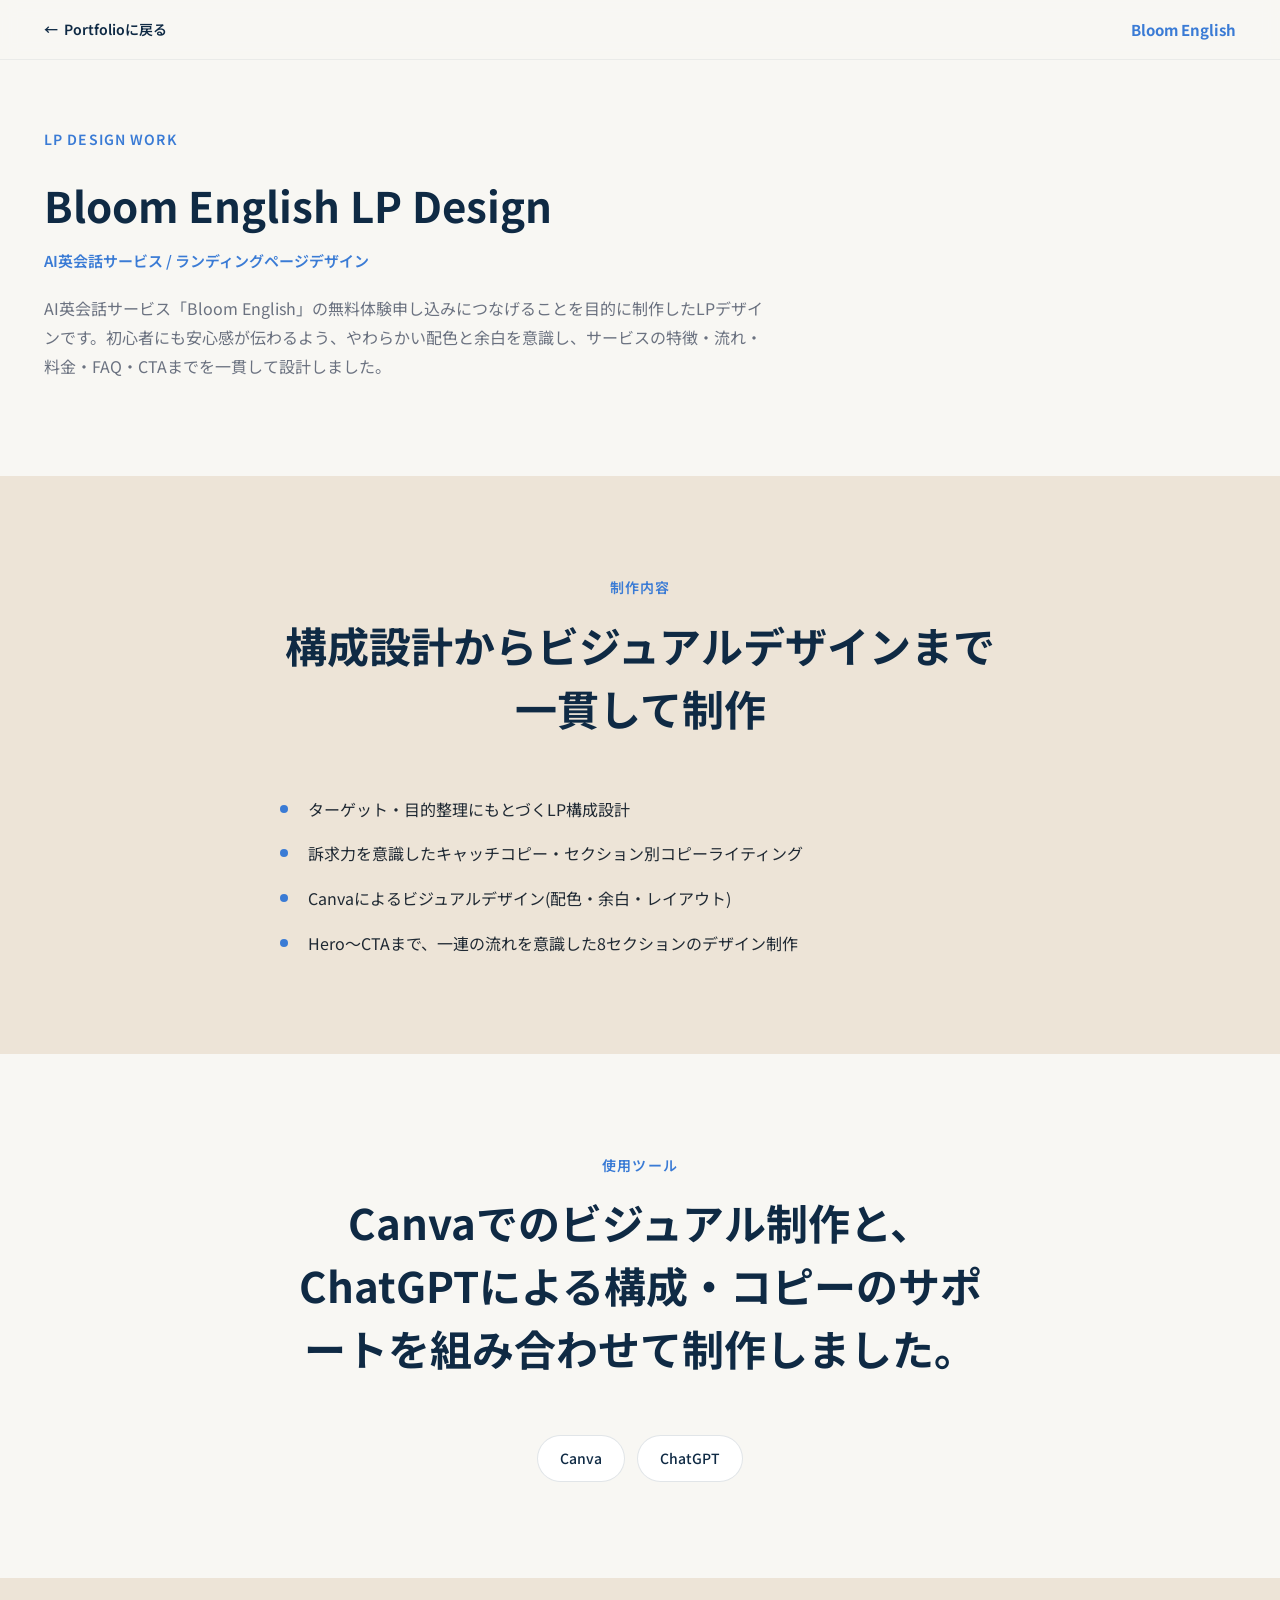
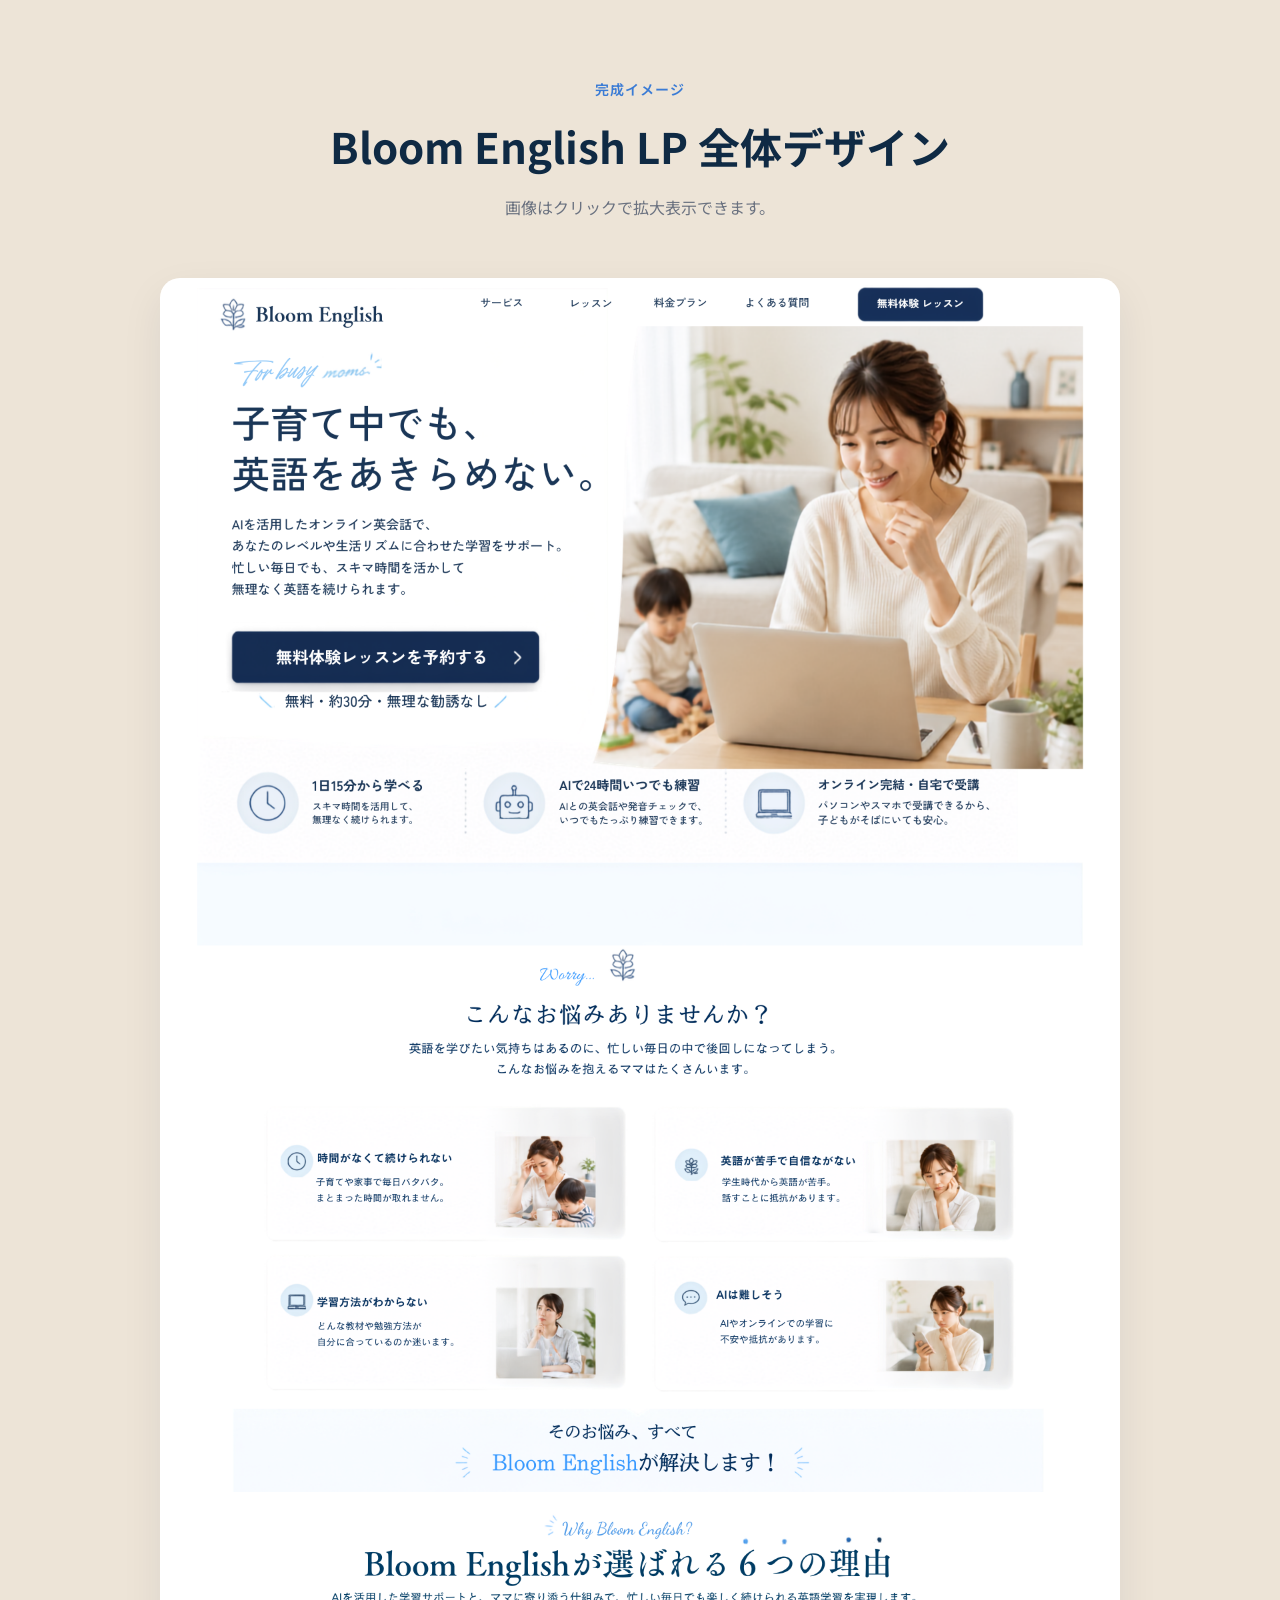
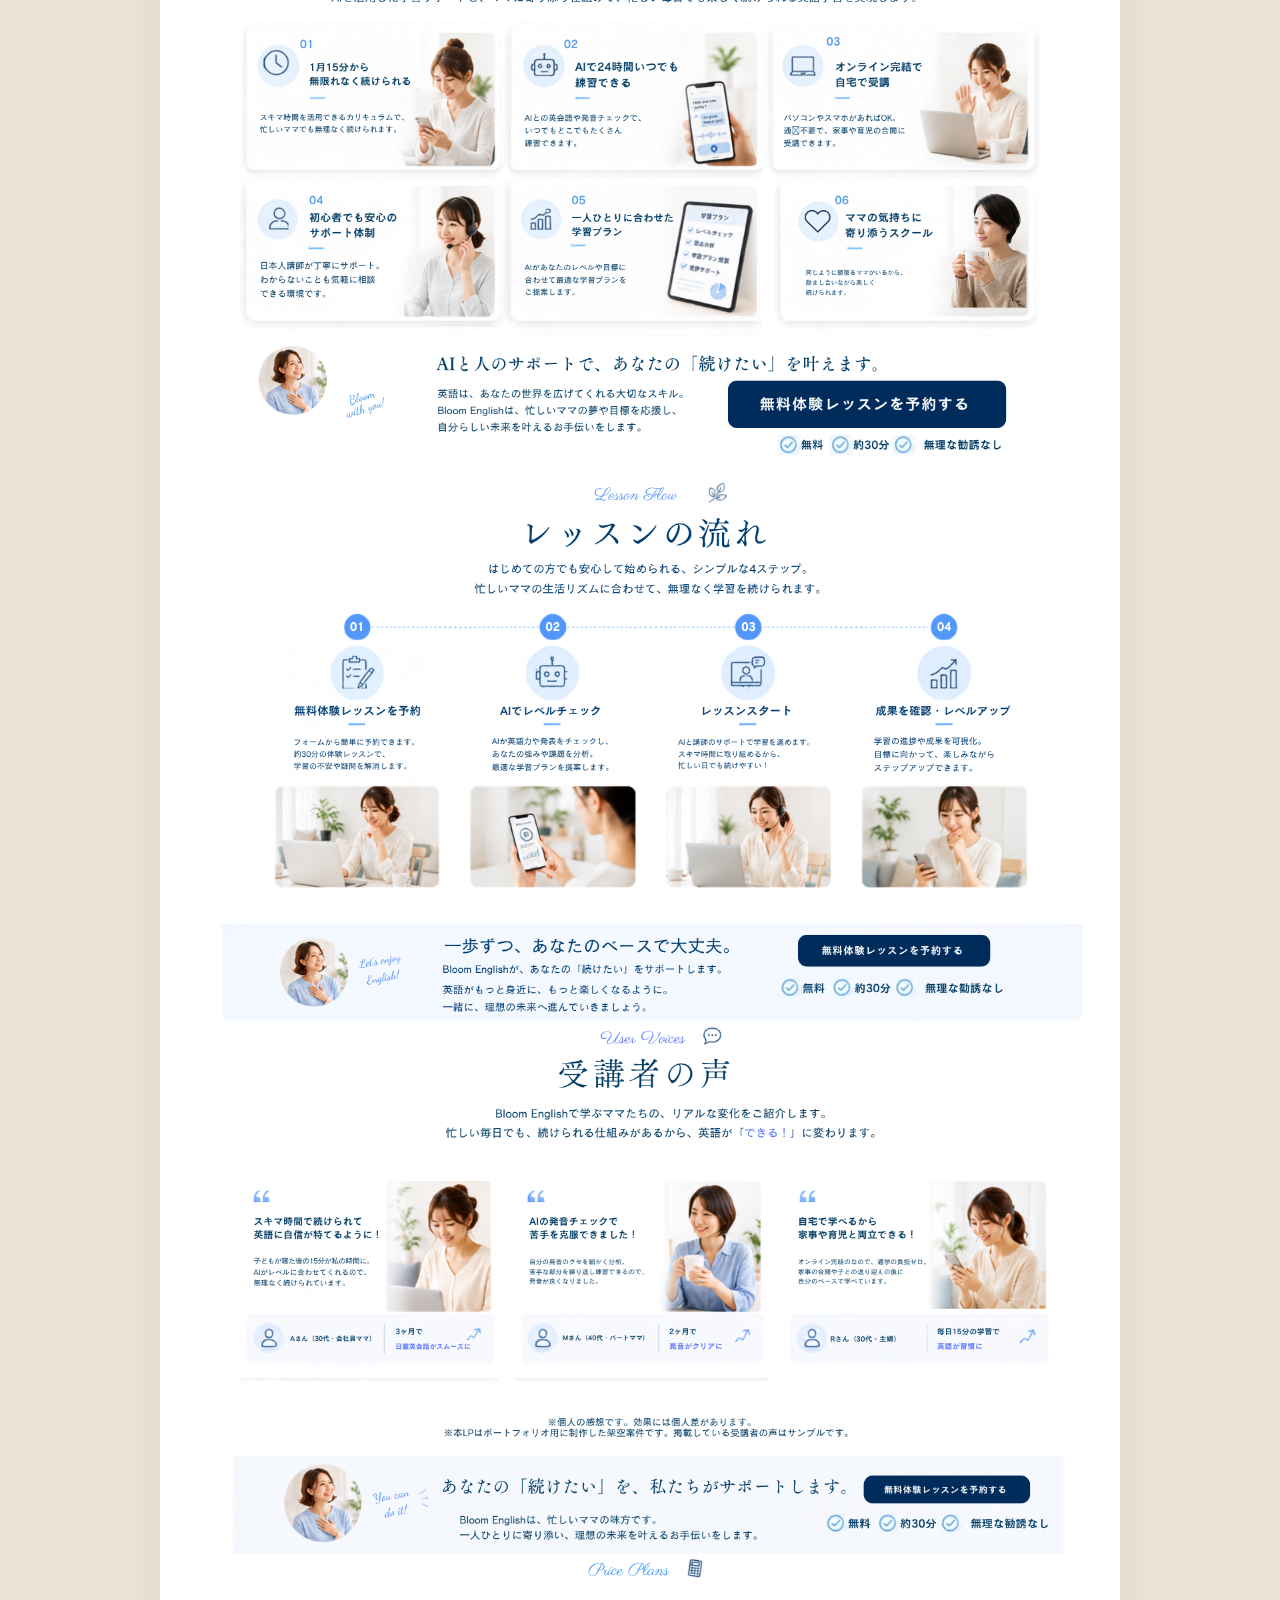
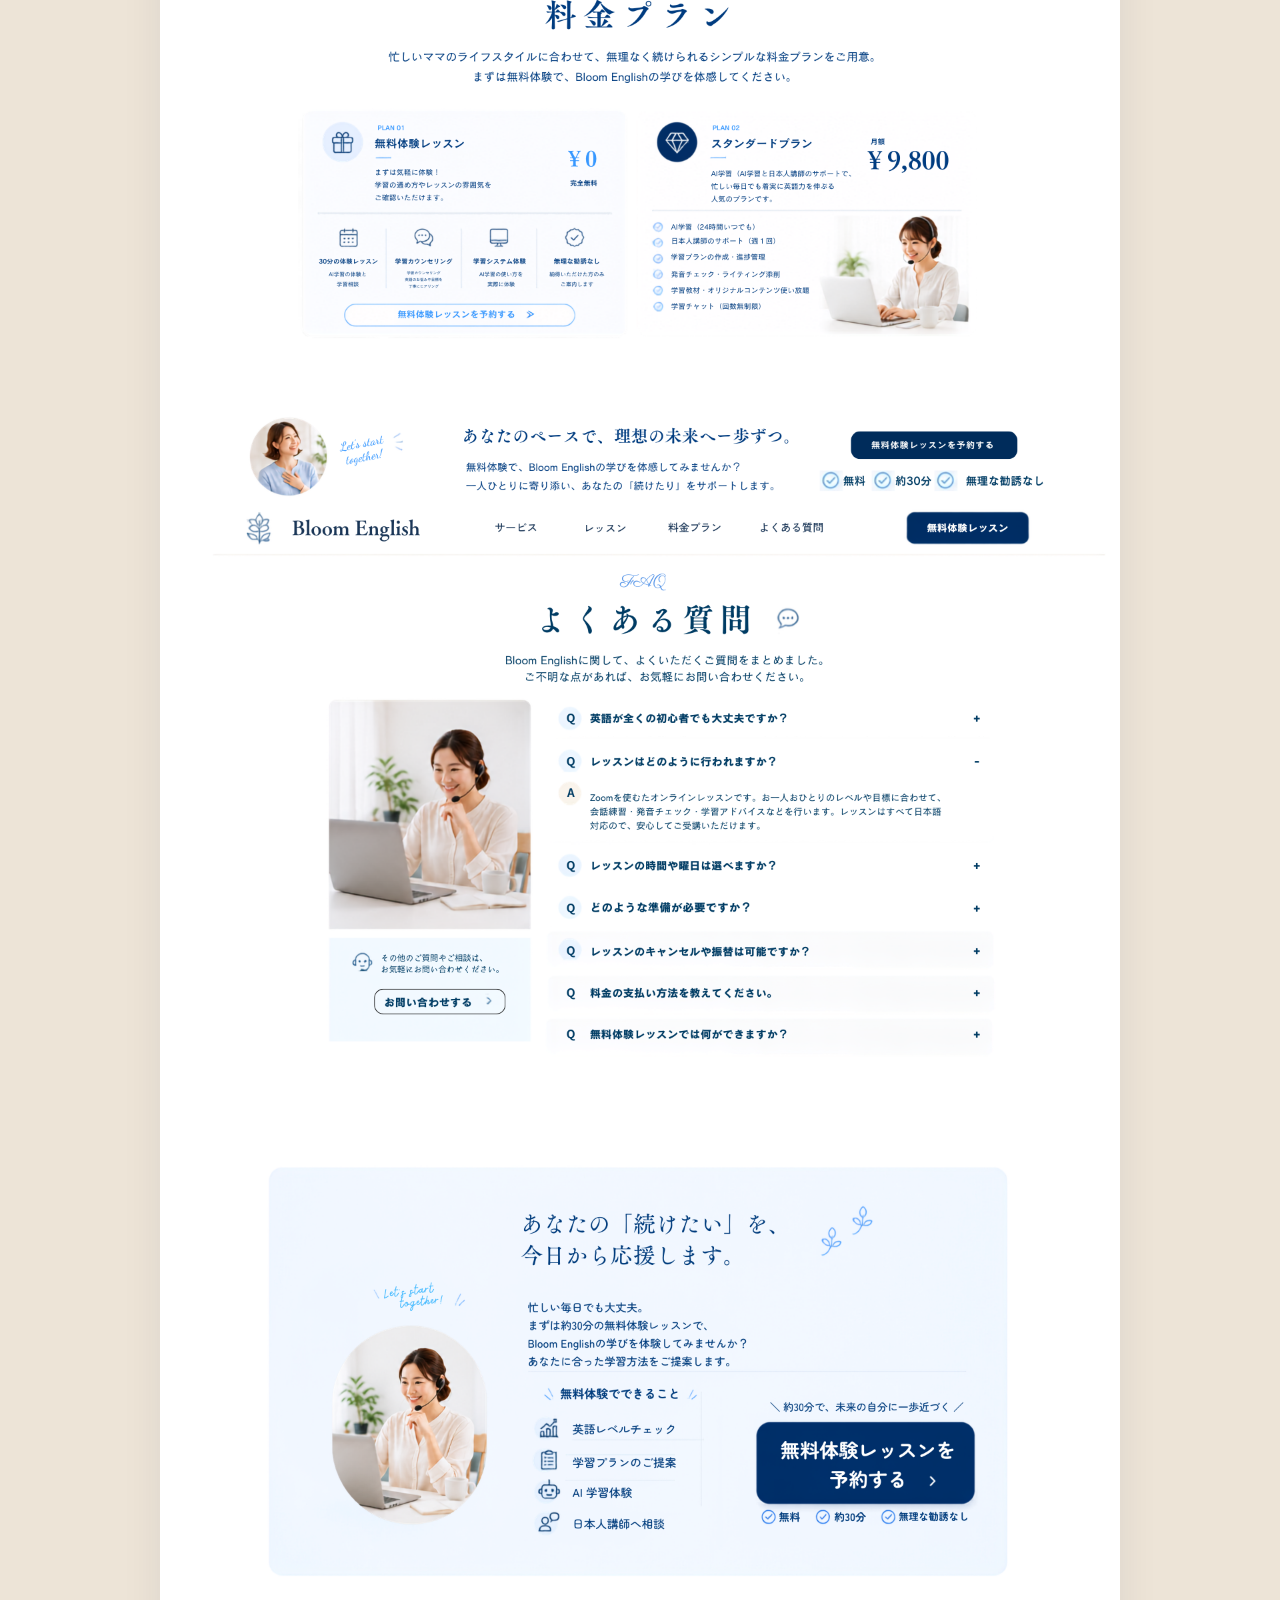
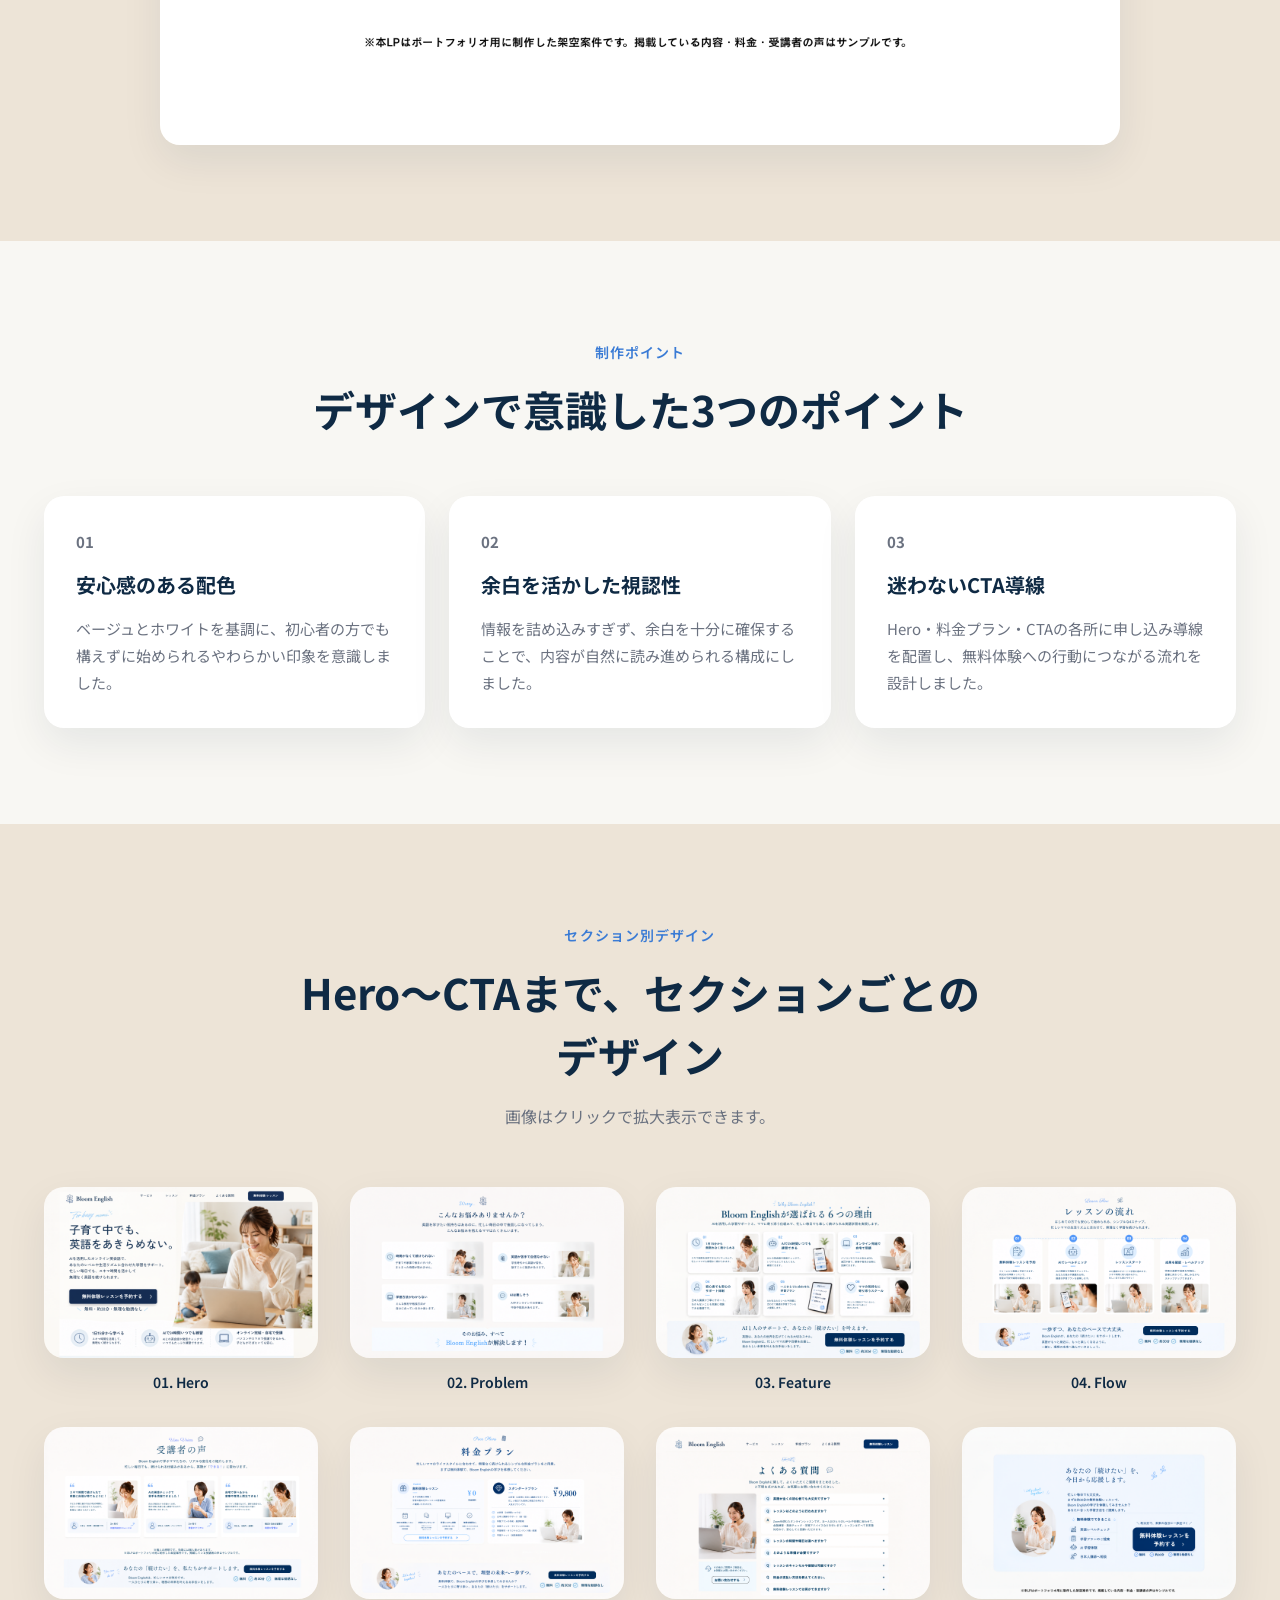
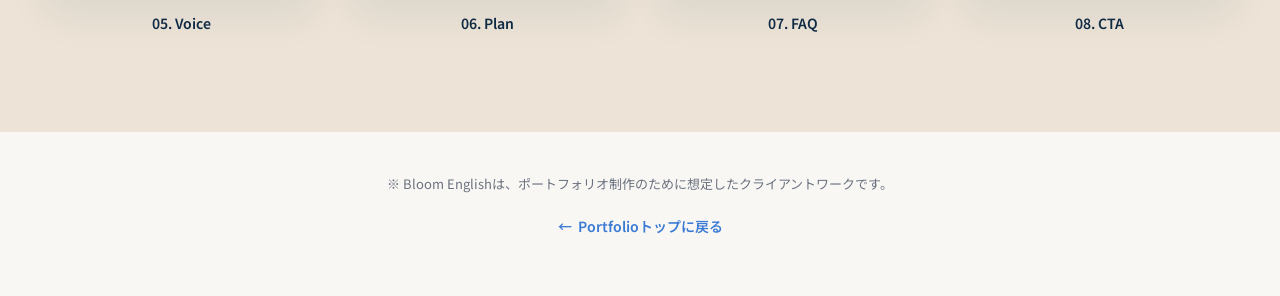
==== bloom-english.html @ 995f2ded "Restore portfolio files" ====
<!DOCTYPE html>
<html lang="ja">
<head>
  <meta charset="UTF-8">
  <meta name="viewport" content="width=device-width, initial-scale=1.0">
  <title>Bloom English LP Design | Megumi Karaki AI Portfolio</title>
  <meta name="description" content="AI英会話サービス「Bloom English」を想定して制作したLPデザイン作品。Canvaによる構成設計・コピーライティング・ビジュアルデザインの制作事例を紹介しています。">

  <!-- Google Fonts: Noto Sans JP -->
  <link rel="preconnect" href="https://fonts.googleapis.com">
  <link rel="preconnect" href="https://fonts.gstatic.com" crossorigin>
  <link href="https://fonts.googleapis.com/css2?family=Noto+Sans+JP:wght@400;500;600;700&display=swap" rel="stylesheet">

  <!-- style.css: shared variables / reset / buttons / section header / cards -->
  <link rel="stylesheet" href="css/style.css">
  <!-- bloom-english.css: this work-detail page's own layout -->
  <link rel="stylesheet" href="css/bloom-english.css">
</head>
<body>

  <!-- ==========================================================
       Header: back to portfolio top
       ========================================================== -->
  <header class="lp-header">
    <div class="container lp-header-inner">
      <a href="index.html" class="lp-back-link">Portfolioに戻る</a>
      <span class="lp-header-logo">Bloom English</span>
    </div>
  </header>

  <main>

    <!-- ==========================================================
         1. 作品概要
         ========================================================== -->
    <section id="overview" class="section work-detail-hero">
      <div class="container fade-in">
        <p class="section-kicker">LP Design Work</p>
        <h1 class="work-detail-title">Bloom English LP Design</h1>
        <p class="work-detail-category">AI英会話サービス / ランディングページデザイン</p>
        <p class="work-detail-summary">AI英会話サービス「Bloom English」の無料体験申し込みにつなげることを目的に制作したLPデザインです。初心者にも安心感が伝わるよう、やわらかい配色と余白を意識し、サービスの特徴・流れ・料金・FAQ・CTAまでを一貫して設計しました。</p>
      </div>
    </section>

    <!-- ==========================================================
         2. 制作内容
         ========================================================== -->
    <section id="work-content" class="section bg-sub">
      <div class="container">
        <div class="section-header fade-in">
          <p class="section-kicker">制作内容</p>
          <h2 class="section-title">構成設計からビジュアルデザインまで一貫して制作</h2>
        </div>
        <ul class="work-detail-list fade-in">
          <li>ターゲット・目的整理にもとづくLP構成設計</li>
          <li>訴求力を意識したキャッチコピー・セクション別コピーライティング</li>
          <li>Canvaによるビジュアルデザイン(配色・余白・レイアウト)</li>
          <li>Hero〜CTAまで、一連の流れを意識した8セクションのデザイン制作</li>
        </ul>
      </div>
    </section>

    <!-- ==========================================================
         3. 使用ツール
         ========================================================== -->
    <section id="work-tools" class="section">
      <div class="container">
        <div class="section-header fade-in">
          <p class="section-kicker">使用ツール</p>
          <h2 class="section-title">Canvaでのビジュアル制作と、ChatGPTによる構成・コピーのサポートを組み合わせて制作しました。</h2>
        </div>
        <ul class="tools-list fade-in">
          <li class="tool-tag">Canva</li>
          <li class="tool-tag">ChatGPT</li>
        </ul>
      </div>
    </section>

    <!-- ==========================================================
         4. 完成イメージ
         ========================================================== -->
    <section id="work-final" class="section bg-sub">
      <div class="container">
        <div class="section-header fade-in">
          <p class="section-kicker">完成イメージ</p>
          <h2 class="section-title">Bloom English LP 全体デザイン</h2>
          <p class="section-lead">画像はクリックで拡大表示できます。</p>
        </div>
        <button type="button" class="lp-gallery-item work-image-frame fade-in" data-full="assets/bloom-english-full-lp.png">
          <img src="assets/bloom-english-full-lp.png" alt="Bloom English LPデザイン全体イメージ(Hero〜CTAの通し画面)" loading="lazy" width="1440" height="7000">
        </button>
      </div>
    </section>

    <!-- ==========================================================
         5. 制作ポイント
         ========================================================== -->
    <section id="work-points" class="section">
      <div class="container">
        <div class="section-header fade-in">
          <p class="section-kicker">制作ポイント</p>
          <h2 class="section-title">デザインで意識した3つのポイント</h2>
        </div>
        <div class="support-grid">
          <div class="support-card fade-in">
            <p class="support-number">01</p>
            <h3>安心感のある配色</h3>
            <p>ベージュとホワイトを基調に、初心者の方でも構えずに始められるやわらかい印象を意識しました。</p>
          </div>
          <div class="support-card fade-in">
            <p class="support-number">02</p>
            <h3>余白を活かした視認性</h3>
            <p>情報を詰め込みすぎず、余白を十分に確保することで、内容が自然に読み進められる構成にしました。</p>
          </div>
          <div class="support-card fade-in">
            <p class="support-number">03</p>
            <h3>迷わないCTA導線</h3>
            <p>Hero・料金プラン・CTAの各所に申し込み導線を配置し、無料体験への行動につながる流れを設計しました。</p>
          </div>
        </div>
      </div>
    </section>

    <!-- ==========================================================
         6. セクション別デザイン
         ========================================================== -->
    <section id="work-sections" class="section bg-sub">
      <div class="container">
        <div class="section-header fade-in">
          <p class="section-kicker">セクション別デザイン</p>
          <h2 class="section-title">Hero〜CTAまで、セクションごとのデザイン</h2>
          <p class="section-lead">画像はクリックで拡大表示できます。</p>
        </div>
        <div class="work-gallery-list fade-in">
          <figure class="work-gallery-item">
            <button type="button" class="lp-gallery-item" data-full="assets/01-hero.png">
              <img src="assets/01-hero.png" alt="Bloom English LPデザイン:Heroセクション" loading="lazy" width="1440" height="900">
            </button>
            <figcaption>01. Hero</figcaption>
          </figure>
          <figure class="work-gallery-item">
            <button type="button" class="lp-gallery-item" data-full="assets/02-problem.png">
              <img src="assets/02-problem.png" alt="Bloom English LPデザイン:Problemセクション" loading="lazy" width="1440" height="900">
            </button>
            <figcaption>02. Problem</figcaption>
          </figure>
          <figure class="work-gallery-item">
            <button type="button" class="lp-gallery-item" data-full="assets/03-feature.png">
              <img src="assets/03-feature.png" alt="Bloom English LPデザイン:Featureセクション" loading="lazy" width="1440" height="900">
            </button>
            <figcaption>03. Feature</figcaption>
          </figure>
          <figure class="work-gallery-item">
            <button type="button" class="lp-gallery-item" data-full="assets/04-flow.png">
              <img src="assets/04-flow.png" alt="Bloom English LPデザイン:レッスンの流れセクション" loading="lazy" width="1440" height="900">
            </button>
            <figcaption>04. Flow</figcaption>
          </figure>
          <figure class="work-gallery-item">
            <button type="button" class="lp-gallery-item" data-full="assets/05-voice.png">
              <img src="assets/05-voice.png" alt="Bloom English LPデザイン:受講生の声セクション" loading="lazy" width="1440" height="900">
            </button>
            <figcaption>05. Voice</figcaption>
          </figure>
          <figure class="work-gallery-item">
            <button type="button" class="lp-gallery-item" data-full="assets/06-plan.png">
              <img src="assets/06-plan.png" alt="Bloom English LPデザイン:料金プランセクション" loading="lazy" width="1440" height="900">
            </button>
            <figcaption>06. Plan</figcaption>
          </figure>
          <figure class="work-gallery-item">
            <button type="button" class="lp-gallery-item" data-full="assets/07-faq.png">
              <img src="assets/07-faq.png" alt="Bloom English LPデザイン:よくある質問セクション" loading="lazy" width="1440" height="900">
            </button>
            <figcaption>07. FAQ</figcaption>
          </figure>
          <figure class="work-gallery-item">
            <button type="button" class="lp-gallery-item" data-full="assets/08-cta.png">
              <img src="assets/08-cta.png" alt="Bloom English LPデザイン:CTAセクション" loading="lazy" width="1440" height="900">
            </button>
            <figcaption>08. CTA</figcaption>
          </figure>
        </div>
      </div>
    </section>

  </main>

  <!-- ==========================================================
       Footer: note + back to portfolio
       ========================================================== -->
  <footer class="lp-footer">
    <p class="lp-footer-note">&#8251; Bloom Englishは、ポートフォリオ制作のために想定したクライアントワークです。</p>
    <a href="index.html" class="lp-footer-back">Portfolioトップに戻る</a>
  </footer>

  <!-- ==========================================================
       Lightbox: enlarges whichever .lp-gallery-item image was clicked
       (see initLightbox in js/script.js)
       ========================================================== -->
  <div class="lightbox" id="lightbox" aria-hidden="true">
    <button type="button" class="lightbox-close" aria-label="拡大表示を閉じる">&times;</button>
    <img src="" alt="" class="lightbox-img">
  </div>

  <script src="js/script.js"></script>
</body>
</html>
---- css/style.css ----
/* ==========================================================================
   Megumi Karaki | AI Portfolio - Common Stylesheet
   Used by: index.html (and shared base for bloom-english.html)
   ========================================================================== */

/* --------------------------------------------------------------------------
   1. CSS Variables
   -------------------------------------------------------------------------- */
:root {
  /* Colors (see documents/portfolio-specification.md section 4) */
  --color-base: #F8F7F3;   /* base background */
  --color-main: #0F2A44;   /* navy: headings / trust */
  --color-accent: #3A7BD5; /* blue: buttons / links / accents */
  --color-sub: #EDE4D7;    /* beige: card background */
  --color-text: #1F2933;   /* body text */
  --color-muted: #6B7280;  /* secondary text */
  --color-white: #FFFFFF;

  /* Shape */
  --radius-sm: 12px;  /* buttons / small elements */
  --radius-lg: 20px;  /* cards / large elements */

  /* Shadow */
  --shadow-soft: 0 16px 40px rgba(15, 42, 68, 0.08);

  /* Layout */
  --container-width: 1240px; /* Apple-style wide canvas, still with generous side margin */
  --section-padding-y: 96px;
  --section-padding-y-sp: 64px;

  /* Motion */
  --transition-base: 0.25s ease;
}

/* --------------------------------------------------------------------------
   2. Reset / Base
   -------------------------------------------------------------------------- */
*,
*::before,
*::after {
  box-sizing: border-box;
}

html {
  scroll-behavior: smooth;
  overflow-x: hidden; /* safety net: nothing should ever force horizontal scroll */
}

/* Note: overflow-x is intentionally set on html only, not body too.
   Setting a non-"visible" overflow on both creates two independent
   scroll containers (a classic CSS gotcha), which desyncs window
   scroll position from what's actually painted. */
body {
  margin: 0;
  font-family: 'Noto Sans JP', sans-serif;
  background: var(--color-base);
  color: var(--color-text);
  line-height: 1.8;
  -webkit-font-smoothing: antialiased;
}

img,
video {
  max-width: 100%;
  display: block;
}

/* Grid/flex items default to min-width:auto, which lets a large intrinsic
   image size force its track wider than intended (a common overflow bug).
   Reset it everywhere so images always shrink to fit their column. */
.hero-inner > *,
.about-inner > *,
.work-card,
.support-card {
  min-width: 0;
}

a {
  color: inherit;
  text-decoration: none;
}

ul,
ol {
  margin: 0;
  padding: 0;
  list-style: none;
}

h1, h2, h3, p {
  margin: 0;
}

/* --------------------------------------------------------------------------
   3. Layout Helpers
   -------------------------------------------------------------------------- */
.container {
  max-width: var(--container-width);
  margin: 0 auto;
  padding: 0 24px;
}

.section {
  padding: var(--section-padding-y) 0;
}

@media (max-width: 768px) {
  .section {
    padding: var(--section-padding-y-sp) 0;
  }
}

/* Alternate background used to separate sections softly */
.bg-sub {
  background: var(--color-sub);
}

/* Section heading block (kicker + title + lead), shared across sections */
.section-header {
  text-align: center;
  max-width: 720px;
  margin: 0 auto 56px;
}

.section-kicker {
  display: inline-block;
  font-size: 14px;
  font-weight: 600;
  letter-spacing: 0.08em;
  color: var(--color-accent);
  text-transform: uppercase;
  margin-bottom: 12px;
}

.section-title {
  font-size: clamp(28px, 4vw, 42px);
  font-weight: 700;
  color: var(--color-main);
  line-height: 1.5;
}

.section-lead {
  margin-top: 16px;
  color: var(--color-muted);
  font-size: 16px;
}

@media (max-width: 768px) {
  .section-header {
    margin-bottom: 40px;
  }
}

/* --------------------------------------------------------------------------
   4. Buttons
   -------------------------------------------------------------------------- */
.btn {
  display: inline-flex;
  align-items: center;
  justify-content: center;
  padding: 14px 32px;
  border-radius: var(--radius-sm);
  font-size: 16px;
  font-weight: 600;
  transition: transform var(--transition-base), box-shadow var(--transition-base), background var(--transition-base);
  border: 2px solid transparent;
  white-space: nowrap;
}

.btn-primary {
  background: var(--color-accent);
  color: var(--color-white);
  box-shadow: var(--shadow-soft);
}

.btn-primary:hover {
  transform: translateY(-2px);
  box-shadow: 0 20px 44px rgba(58, 123, 213, 0.28);
}

.btn-secondary {
  background: transparent;
  color: var(--color-main);
  border-color: var(--color-main);
}

.btn-secondary:hover {
  background: var(--color-main);
  color: var(--color-white);
  transform: translateY(-2px);
}

/* --------------------------------------------------------------------------
   5. Header / Navigation
   -------------------------------------------------------------------------- */
.site-header {
  position: sticky;
  top: 0;
  z-index: 100;
  background: rgba(248, 247, 243, 0.9);
  backdrop-filter: blur(8px);
  border-bottom: 1px solid rgba(15, 42, 68, 0.06);
}

.header-inner {
  display: flex;
  align-items: center;
  justify-content: space-between;
  padding-top: 18px;
  padding-bottom: 18px;
}

.logo {
  font-size: 18px;
  font-weight: 700;
  color: var(--color-main);
  letter-spacing: 0.02em;
  white-space: nowrap;
  flex-shrink: 0;
}

.main-nav {
  display: flex;
  gap: 32px;
  flex-wrap: wrap;
}

.main-nav a {
  font-size: 15px;
  font-weight: 500;
  color: var(--color-text);
  transition: color var(--transition-base);
}

.main-nav a:hover {
  color: var(--color-accent);
}

@media (max-width: 600px) {
  .header-inner {
    flex-wrap: wrap;
    row-gap: 8px;
  }

  .main-nav {
    width: 100%;
    gap: 16px;
  }

  .main-nav a {
    font-size: 13px;
  }
}

/* Offset anchor targets so the sticky header doesn't cover section titles */
section[id] {
  scroll-margin-top: 72px;
}

/* --------------------------------------------------------------------------
   6. Hero
   -------------------------------------------------------------------------- */
.hero-inner {
  display: grid;
  grid-template-columns: 1fr minmax(320px, 440px);
  align-items: center;
  gap: 64px;
  padding-top: 32px;
}

.hero-text {
  max-width: 560px;
}

.hero-text .kicker {
  display: inline-block;
  font-size: 14px;
  font-weight: 600;
  letter-spacing: 0.08em;
  color: var(--color-accent);
  text-transform: uppercase;
  margin-bottom: 20px;
}

.hero-title {
  font-size: clamp(32px, 4.5vw, 56px);
  font-weight: 700;
  color: var(--color-main);
  line-height: 1.4;
}

.hero-lead {
  margin-top: 24px;
  font-size: 16px;
  color: var(--color-muted);
  max-width: 480px;
}

.hero-cta {
  display: flex;
  gap: 16px;
  margin-top: 40px;
  flex-wrap: wrap;
}

/* Hero image sits inside a fixed-proportion "card" so a portrait photo
   never stretches taller than intended or gets cropped too tight. */
.hero-image {
  width: 100%;
  justify-self: center;
}

.hero-image img {
  width: 100%;
  height: auto; /* override the width/height HTML attributes so aspect-ratio below can take effect */
  aspect-ratio: 4 / 5;
  border-radius: var(--radius-lg);
  box-shadow: var(--shadow-soft);
  object-fit: cover;
  object-position: top center; /* keep the face fully in frame */
}

@media (max-width: 900px) {
  .hero-inner {
    grid-template-columns: 1fr;
    text-align: center;
  }

  .hero-text {
    max-width: 100%;
    margin: 0 auto;
  }

  .hero-lead {
    margin-left: auto;
    margin-right: auto;
  }

  .hero-cta {
    justify-content: center;
  }

  .hero-image {
    order: -1;
    max-width: 320px;
    margin: 0 auto;
  }
}

/* --------------------------------------------------------------------------
   7. About
   -------------------------------------------------------------------------- */
.about-inner {
  display: grid;
  grid-template-columns: 1fr 1fr;
  gap: 64px;
  align-items: start;
}

.about-body p + p {
  margin-top: 20px;
}

.about-cards {
  display: grid;
  grid-template-columns: repeat(2, 1fr);
  gap: 16px;
}

.about-card {
  background: var(--color-sub);
  border-radius: var(--radius-sm);
  padding: 20px;
  font-size: 15px;
  font-weight: 500;
  color: var(--color-main);
  text-align: center;
}

@media (max-width: 900px) {
  .about-inner {
    grid-template-columns: 1fr;
    gap: 40px;
  }
}

/* --------------------------------------------------------------------------
   8. What I Can Support
   -------------------------------------------------------------------------- */
.support-grid {
  display: grid;
  grid-template-columns: repeat(auto-fit, minmax(280px, 1fr));
  gap: 24px;
}

.support-card {
  background: var(--color-white);
  border-radius: var(--radius-lg);
  padding: 32px;
  box-shadow: var(--shadow-soft);
  transition: transform var(--transition-base), box-shadow var(--transition-base);
}

.support-card:hover {
  transform: translateY(-6px);
  box-shadow: 0 24px 48px rgba(15, 42, 68, 0.12);
}

.support-number {
  font-size: 14px;
  font-weight: 700;
  color: var(--color-accent);
  margin-bottom: 12px;
}

.support-card h3 {
  font-size: 20px;
  font-weight: 700;
  color: var(--color-main);
  margin-bottom: 12px;
}

.support-card p {
  font-size: 15px;
  color: var(--color-muted);
}

/* --------------------------------------------------------------------------
   9. AI & Tools
   -------------------------------------------------------------------------- */
/* Groups (AI・生成AI / デザイン・動画 / 開発) stack vertically so an
   uneven number of tools per group never looks lopsided. */
.tools-groups {
  display: flex;
  flex-direction: column;
  gap: 40px;
}

.tools-group-label {
  text-align: center;
  font-size: 13px;
  font-weight: 700;
  letter-spacing: 0.06em;
  text-transform: uppercase;
  color: var(--color-muted);
  margin-bottom: 16px;
}

.tools-list {
  display: flex;
  flex-wrap: wrap;
  justify-content: center;
  gap: 12px;
}

.tool-tag {
  background: var(--color-white);
  border: 1px solid rgba(15, 42, 68, 0.12);
  border-radius: 999px;
  padding: 10px 22px;
  font-size: 14px;
  font-weight: 500;
  color: var(--color-main);
  transition: background var(--transition-base), color var(--transition-base), border-color var(--transition-base);
}

.tool-tag:hover {
  background: var(--color-accent);
  border-color: var(--color-accent);
  color: var(--color-white);
}

/* --------------------------------------------------------------------------
   10. Works
   -------------------------------------------------------------------------- */
.works-grid {
  display: grid;
  grid-template-columns: repeat(auto-fit, minmax(300px, 1fr));
  gap: 32px;
  /* Cards have different media aspect ratios (LP thumbnail vs. vertical
     video), so let each card keep its own natural height instead of
     stretching to match the tallest one in the row. */
  align-items: start;
}

.work-card {
  background: var(--color-white);
  border-radius: var(--radius-lg);
  overflow: hidden;
  box-shadow: var(--shadow-soft);
  display: flex;
  flex-direction: column;
  transition: transform var(--transition-base), box-shadow var(--transition-base);
}

.work-card:hover {
  transform: translateY(-6px);
  box-shadow: 0 24px 48px rgba(15, 42, 68, 0.12);
}

.work-media {
  aspect-ratio: 16 / 10;
  background: var(--color-sub);
  overflow: hidden;
}

.work-media img,
.work-media video {
  width: 100%;
  height: 100%;
  object-fit: cover;
}

/* The short-movie assets are vertical 9:16 footage (Reels/Shorts style).
   Forcing them into the 16:10 ratio above crops them awkwardly, so these
   cards get their own portrait-shaped media area instead. */
.work-media--video {
  aspect-ratio: 9 / 16;
  max-width: 280px;
  margin: 0 auto;
  background: var(--color-main);
}

.work-body {
  padding: 28px;
  display: flex;
  flex-direction: column;
  flex: 1;
}

.work-category {
  font-size: 13px;
  font-weight: 600;
  letter-spacing: 0.04em;
  color: var(--color-accent);
  text-transform: uppercase;
  margin-bottom: 8px;
}

.work-title {
  font-size: 20px;
  font-weight: 700;
  color: var(--color-main);
  margin-bottom: 12px;
}

.work-desc {
  font-size: 15px;
  color: var(--color-muted);
  flex: 1;
}

.work-tools {
  display: flex;
  flex-wrap: wrap;
  gap: 8px;
  margin: 16px 0;
}

.work-tools span {
  font-size: 12px;
  background: var(--color-sub);
  color: var(--color-main);
  padding: 4px 12px;
  border-radius: 999px;
}

.work-link {
  margin-top: 8px;
  font-size: 14px;
  font-weight: 600;
  color: var(--color-accent);
  display: inline-flex;
  align-items: center;
  gap: 6px;
}

.work-link::after {
  content: '\2192'; /* right arrow */
  transition: transform var(--transition-base);
}

.work-card:hover .work-link::after {
  transform: translateX(4px);
}

/* --------------------------------------------------------------------------
   11. Workflow
   -------------------------------------------------------------------------- */
.workflow-list {
  position: relative;
  max-width: 720px;
  margin: 0 auto;
}

.workflow-list::before {
  content: '';
  position: absolute;
  left: 23px;
  top: 8px;
  bottom: 8px;
  width: 2px;
  background: var(--color-sub);
}

.workflow-item {
  position: relative;
  display: flex;
  gap: 24px;
  padding-bottom: 40px;
}

.workflow-item:last-child {
  padding-bottom: 0;
}

.workflow-step {
  flex-shrink: 0;
  width: 48px;
  height: 48px;
  border-radius: 50%;
  background: var(--color-main);
  color: var(--color-white);
  display: flex;
  align-items: center;
  justify-content: center;
  font-weight: 700;
  font-size: 15px;
  z-index: 1;
}

.workflow-content h3 {
  font-size: 18px;
  font-weight: 700;
  color: var(--color-main);
  margin-bottom: 8px;
}

.workflow-content p {
  font-size: 15px;
  color: var(--color-muted);
}

/* --------------------------------------------------------------------------
   12. Contact
   -------------------------------------------------------------------------- */
.contact-inner {
  text-align: center;
  max-width: 640px;
  margin: 0 auto;
}

.contact-inner .section-title {
  margin-bottom: 16px;
}

.contact-body {
  margin-top: 20px;
  color: var(--color-muted);
  font-size: 16px;
}

.contact-inner .btn {
  margin-top: 40px;
}

/* --------------------------------------------------------------------------
   13. Message
   -------------------------------------------------------------------------- */
.message-section {
  text-align: center;
}

.message-body {
  max-width: 640px;
  margin: 24px auto 0;
  color: var(--color-text);
  font-size: 16px;
}

.message-body p + p {
  margin-top: 20px;
}

/* --------------------------------------------------------------------------
   14. Footer
   -------------------------------------------------------------------------- */
.site-footer {
  background: var(--color-main);
  color: var(--color-white);
  text-align: center;
  padding: 40px 24px;
}

.site-footer .footer-name {
  font-weight: 700;
  margin-bottom: 8px;
}

.site-footer .footer-copyright {
  font-size: 13px;
  color: rgba(255, 255, 255, 0.6);
}

/* --------------------------------------------------------------------------
   15. Entrance Animation
   Runs automatically on load via CSS only (no IntersectionObserver).
   A JS-driven scroll observer can silently never fire in some browser/tab
   states, which would leave content permanently invisible - unacceptable
   for a site that must reliably display. A CSS animation always runs.
   -------------------------------------------------------------------------- */
.fade-in {
  animation: fade-in-up 0.7s ease both;
}

@keyframes fade-in-up {
  from {
    opacity: 0;
    transform: translateY(16px);
  }
  to {
    opacity: 1;
    transform: translateY(0);
  }
}

/* Respect users who prefer less motion */
@media (prefers-reduced-motion: reduce) {
  .fade-in {
    animation: none;
  }
}

/* --------------------------------------------------------------------------
   16. Responsive - shared grid collapses
   -------------------------------------------------------------------------- */
@media (max-width: 700px) {
  .about-cards {
    grid-template-columns: 1fr;
  }
}
---- css/bloom-english.css ----
/* ==========================================================================
   Bloom English - Work Detail Page Stylesheet
   Loaded together with css/style.css (shared variables, reset, buttons,
   section-header, tools-list, support-grid, fade-in).
   This page presents Bloom English as a Canva LP design work (case study),
   not as a functioning landing page - so layout stays in the portfolio's
   own card/section language rather than a separate "product LP" look.
   ========================================================================== */

/* --------------------------------------------------------------------------
   0. Header (back link + work name)
   -------------------------------------------------------------------------- */
.lp-header {
  position: sticky;
  top: 0;
  z-index: 100;
  background: rgba(248, 247, 243, 0.92);
  backdrop-filter: blur(8px);
  border-bottom: 1px solid rgba(15, 42, 68, 0.06);
}

.lp-header-inner {
  display: flex;
  align-items: center;
  justify-content: space-between;
  padding-top: 16px;
  padding-bottom: 16px;
}

.lp-back-link {
  display: inline-flex;
  align-items: center;
  gap: 6px;
  font-size: 14px;
  font-weight: 600;
  color: var(--color-main);
}

.lp-back-link::before {
  content: '\2190'; /* left arrow */
}

.lp-header-logo {
  font-size: 15px;
  font-weight: 700;
  color: var(--color-accent);
}

/* --------------------------------------------------------------------------
   1. 作品概要 (overview banner)
   -------------------------------------------------------------------------- */
.work-detail-hero {
  padding-top: 64px;
}

.work-detail-title {
  margin-top: 12px;
  font-size: clamp(28px, 4vw, 42px);
  font-weight: 700;
  color: var(--color-main);
  line-height: 1.4;
}

.work-detail-category {
  margin-top: 12px;
  font-size: 15px;
  font-weight: 600;
  color: var(--color-accent);
}

.work-detail-summary {
  margin-top: 20px;
  max-width: 720px;
  font-size: 16px;
  color: var(--color-muted);
}

/* --------------------------------------------------------------------------
   2. 制作内容 (bullet list)
   -------------------------------------------------------------------------- */
.work-detail-list {
  max-width: 720px;
  margin: 0 auto;
  display: flex;
  flex-direction: column;
  gap: 16px;
}

.work-detail-list li {
  position: relative;
  padding-left: 28px;
  font-size: 16px;
  color: var(--color-text);
}

.work-detail-list li::before {
  content: '';
  position: absolute;
  left: 0;
  top: 10px;
  width: 8px;
  height: 8px;
  border-radius: 50%;
  background: var(--color-accent);
}

/* --------------------------------------------------------------------------
   3. Clickable design images (used by both the single full-LP image and
      the section-by-section gallery below). Click opens the lightbox
      (see initLightbox in js/script.js).
   -------------------------------------------------------------------------- */
.lp-gallery-item {
  display: block;
  width: 100%;
  padding: 0;
  border: none;
  background: none;
  cursor: zoom-in;
  border-radius: var(--radius-lg);
  overflow: hidden;
  box-shadow: var(--shadow-soft);
  transition: transform 0.25s ease, box-shadow 0.25s ease;
}

.lp-gallery-item:hover,
.lp-gallery-item:focus-visible {
  transform: translateY(-4px);
  box-shadow: 0 24px 48px rgba(15, 42, 68, 0.14);
}

.lp-gallery-item img {
  width: 100%;
  height: auto; /* override width/height HTML attributes so no forced aspect-ratio conflict */
  display: block;
}

/* --------------------------------------------------------------------------
   4. 完成イメージ (single large full-page image)
   -------------------------------------------------------------------------- */
.work-image-frame {
  max-width: 960px;
  margin: 0 auto;
}

/* --------------------------------------------------------------------------
   5. 制作ポイント
   Reuses .support-grid / .support-card / .support-number from style.css
   (no extra CSS needed here - keeps this page visually consistent with
   the "What I Can Support" section on the portfolio top page).
   -------------------------------------------------------------------------- */

/* --------------------------------------------------------------------------
   6. セクション別デザイン (captioned thumbnail grid)
   -------------------------------------------------------------------------- */
.work-gallery-list {
  display: grid;
  grid-template-columns: repeat(auto-fit, minmax(260px, 1fr));
  gap: 32px;
}

.work-gallery-item {
  margin: 0;
  display: flex;
  flex-direction: column;
  gap: 12px;
}

.work-gallery-item figcaption {
  font-size: 14px;
  font-weight: 600;
  color: var(--color-main);
  text-align: center;
}

/* --------------------------------------------------------------------------
   7. Footer
   -------------------------------------------------------------------------- */
.lp-footer {
  text-align: center;
  padding: 40px 24px 56px;
}

.lp-footer-note {
  font-size: 13px;
  color: var(--color-muted);
  margin-bottom: 16px;
}

.lp-footer-back {
  display: inline-flex;
  align-items: center;
  gap: 6px;
  font-size: 14px;
  font-weight: 600;
  color: var(--color-accent);
}

.lp-footer-back::before {
  content: '\2190';
}

/* --------------------------------------------------------------------------
   8. Lightbox (enlarged design image)
   -------------------------------------------------------------------------- */
.lightbox {
  position: fixed;
  inset: 0;
  z-index: 1000;
  display: flex;
  align-items: center;
  justify-content: center;
  padding: 40px;
  background: rgba(15, 42, 68, 0.85);
  opacity: 0;
  visibility: hidden;
  transition: opacity 0.25s ease;
}

.lightbox.is-open {
  opacity: 1;
  visibility: visible;
}

.lightbox-img {
  max-width: 100%;
  max-height: 100%;
  border-radius: var(--radius-lg);
  box-shadow: var(--shadow-soft);
}

.lightbox-close {
  position: absolute;
  top: 24px;
  right: 24px;
  width: 44px;
  height: 44px;
  border-radius: 50%;
  border: none;
  background: var(--color-white);
  color: var(--color-main);
  font-size: 22px;
  line-height: 1;
  cursor: pointer;
  display: flex;
  align-items: center;
  justify-content: center;
  box-shadow: var(--shadow-soft);
}

.lightbox-close:hover {
  background: var(--color-accent);
  color: var(--color-white);
}
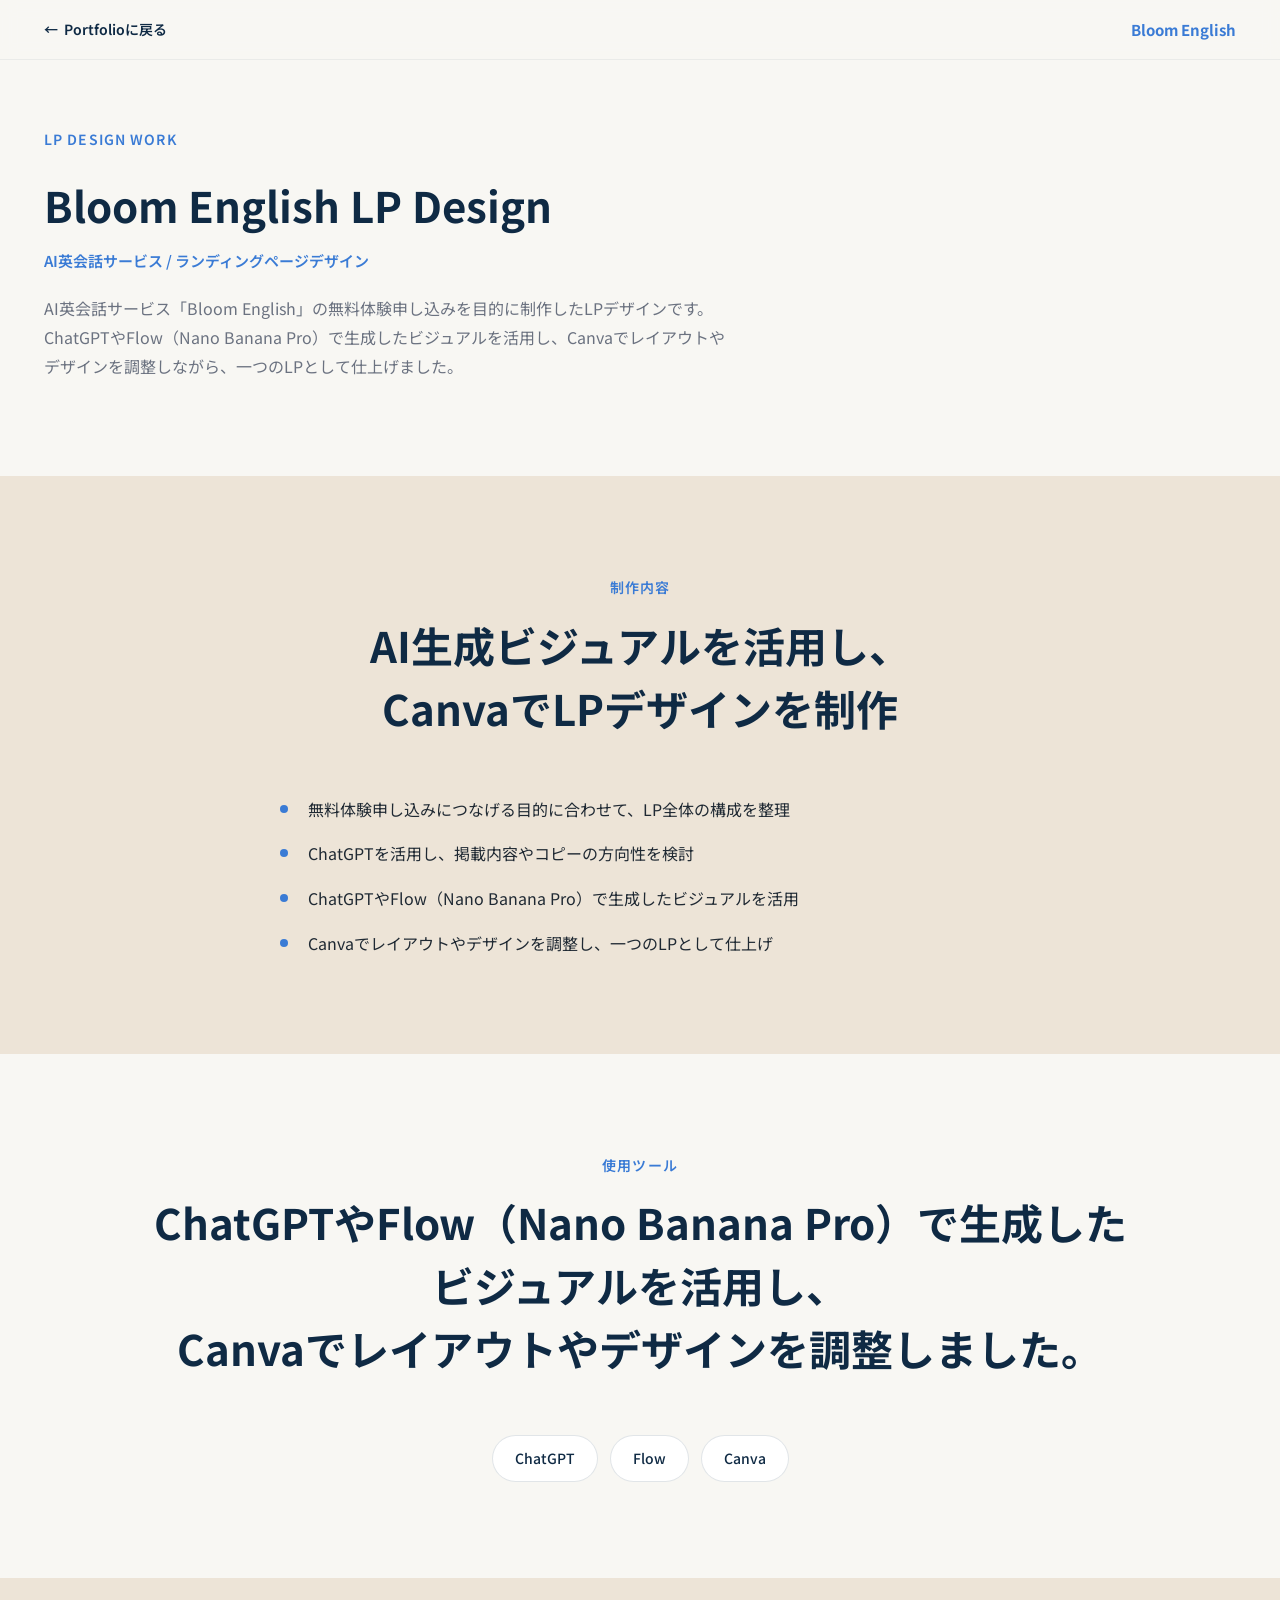
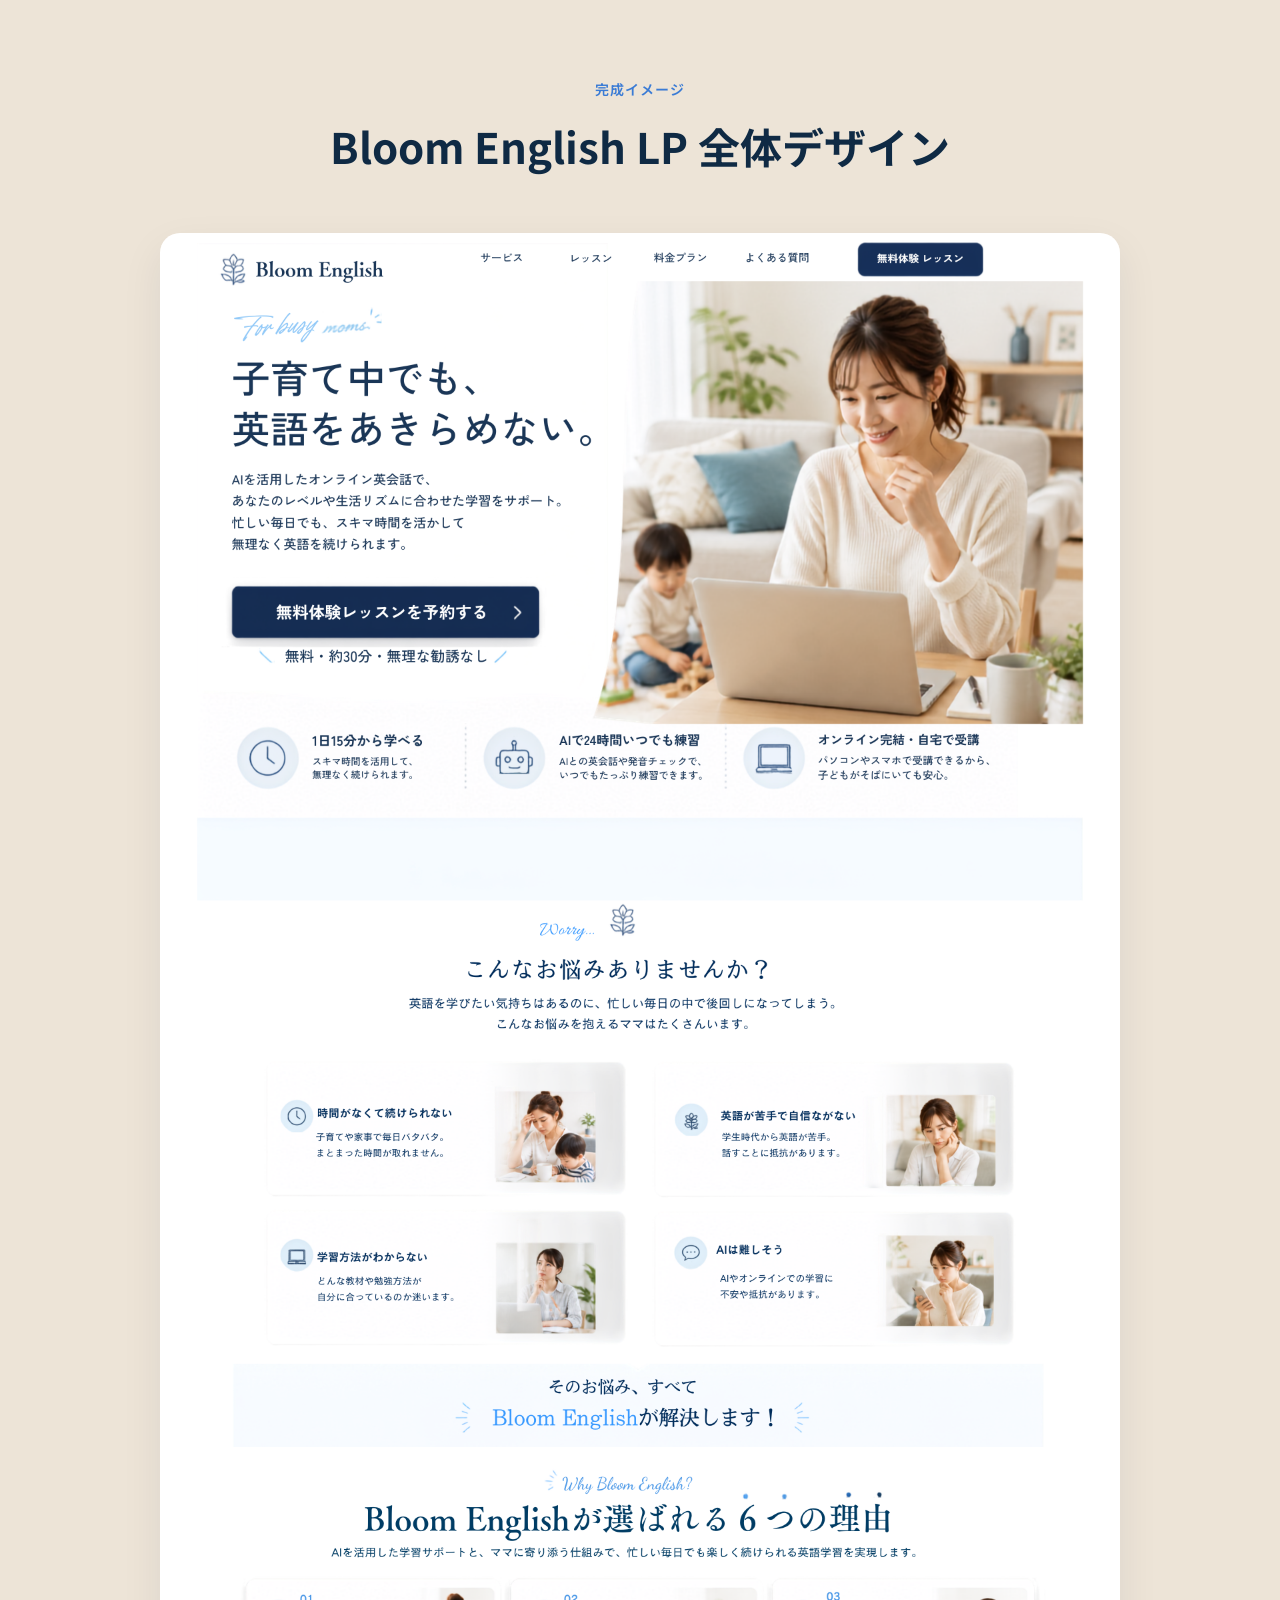
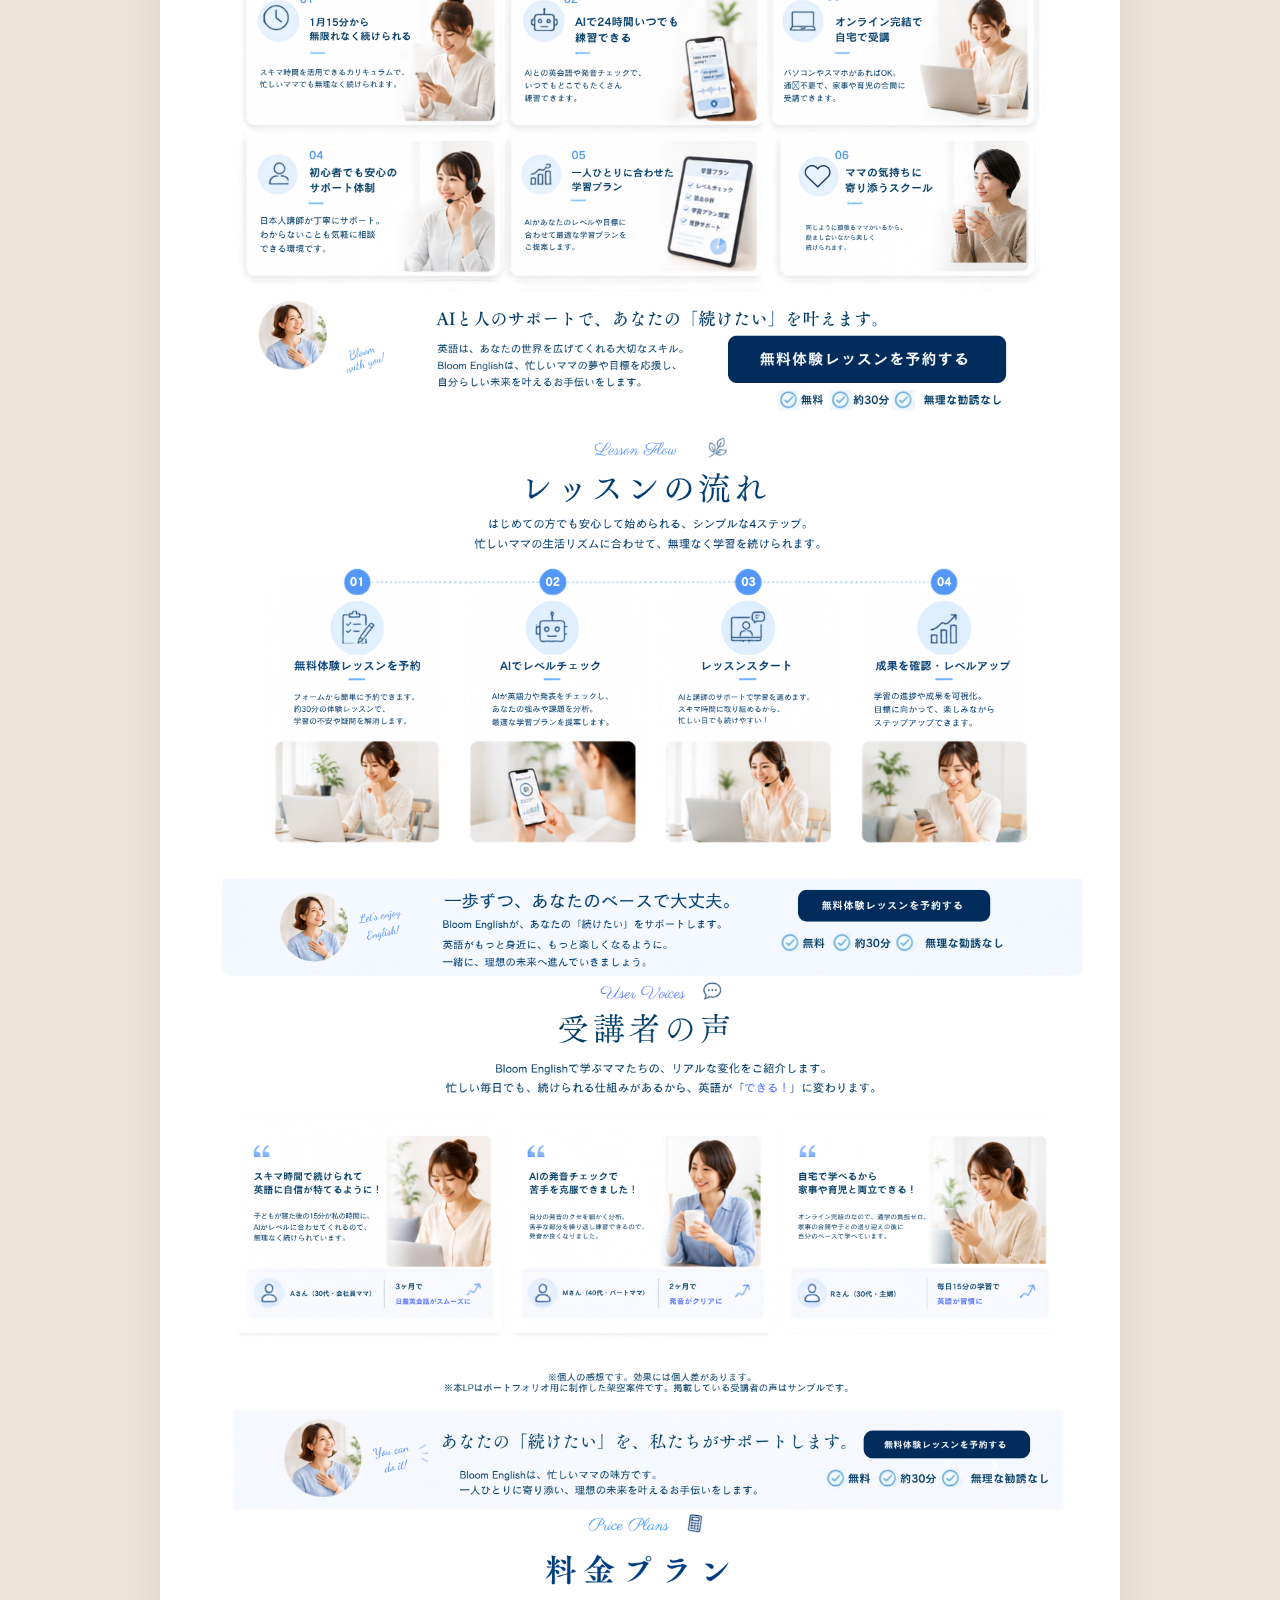
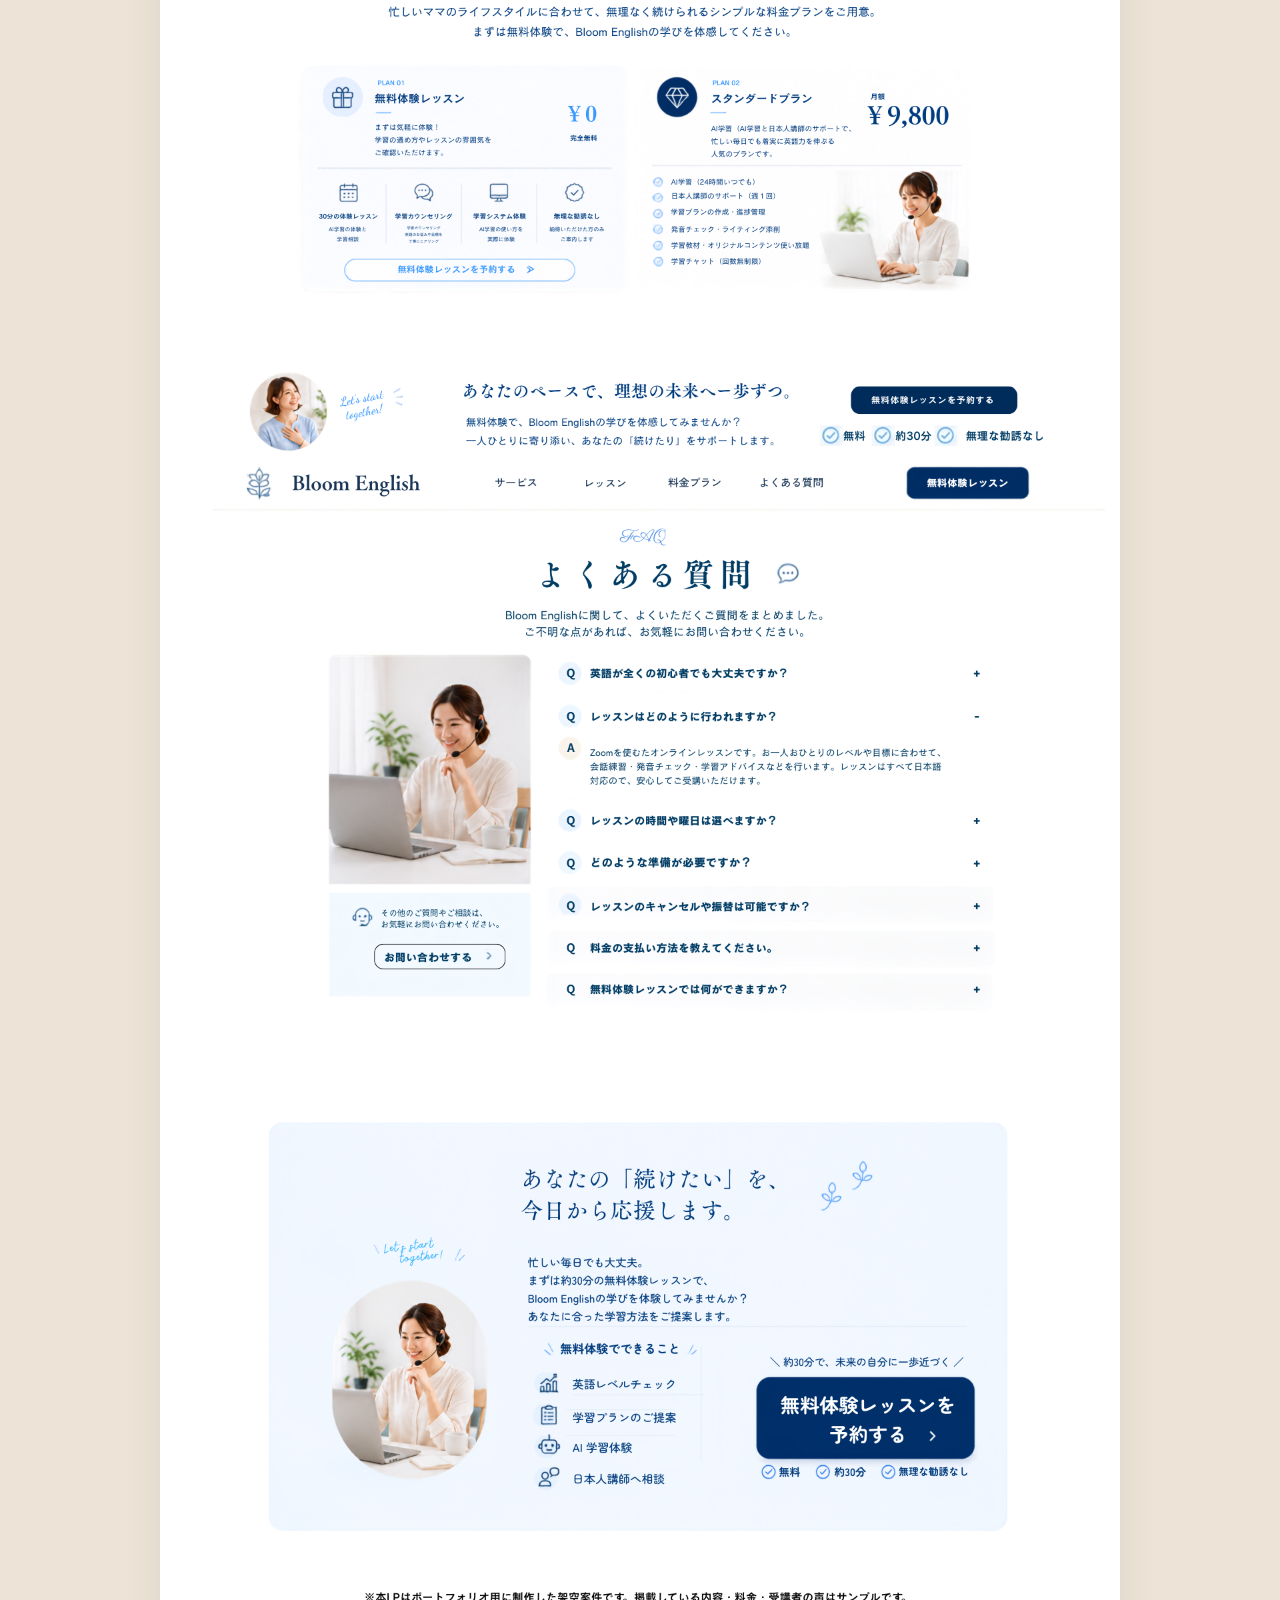
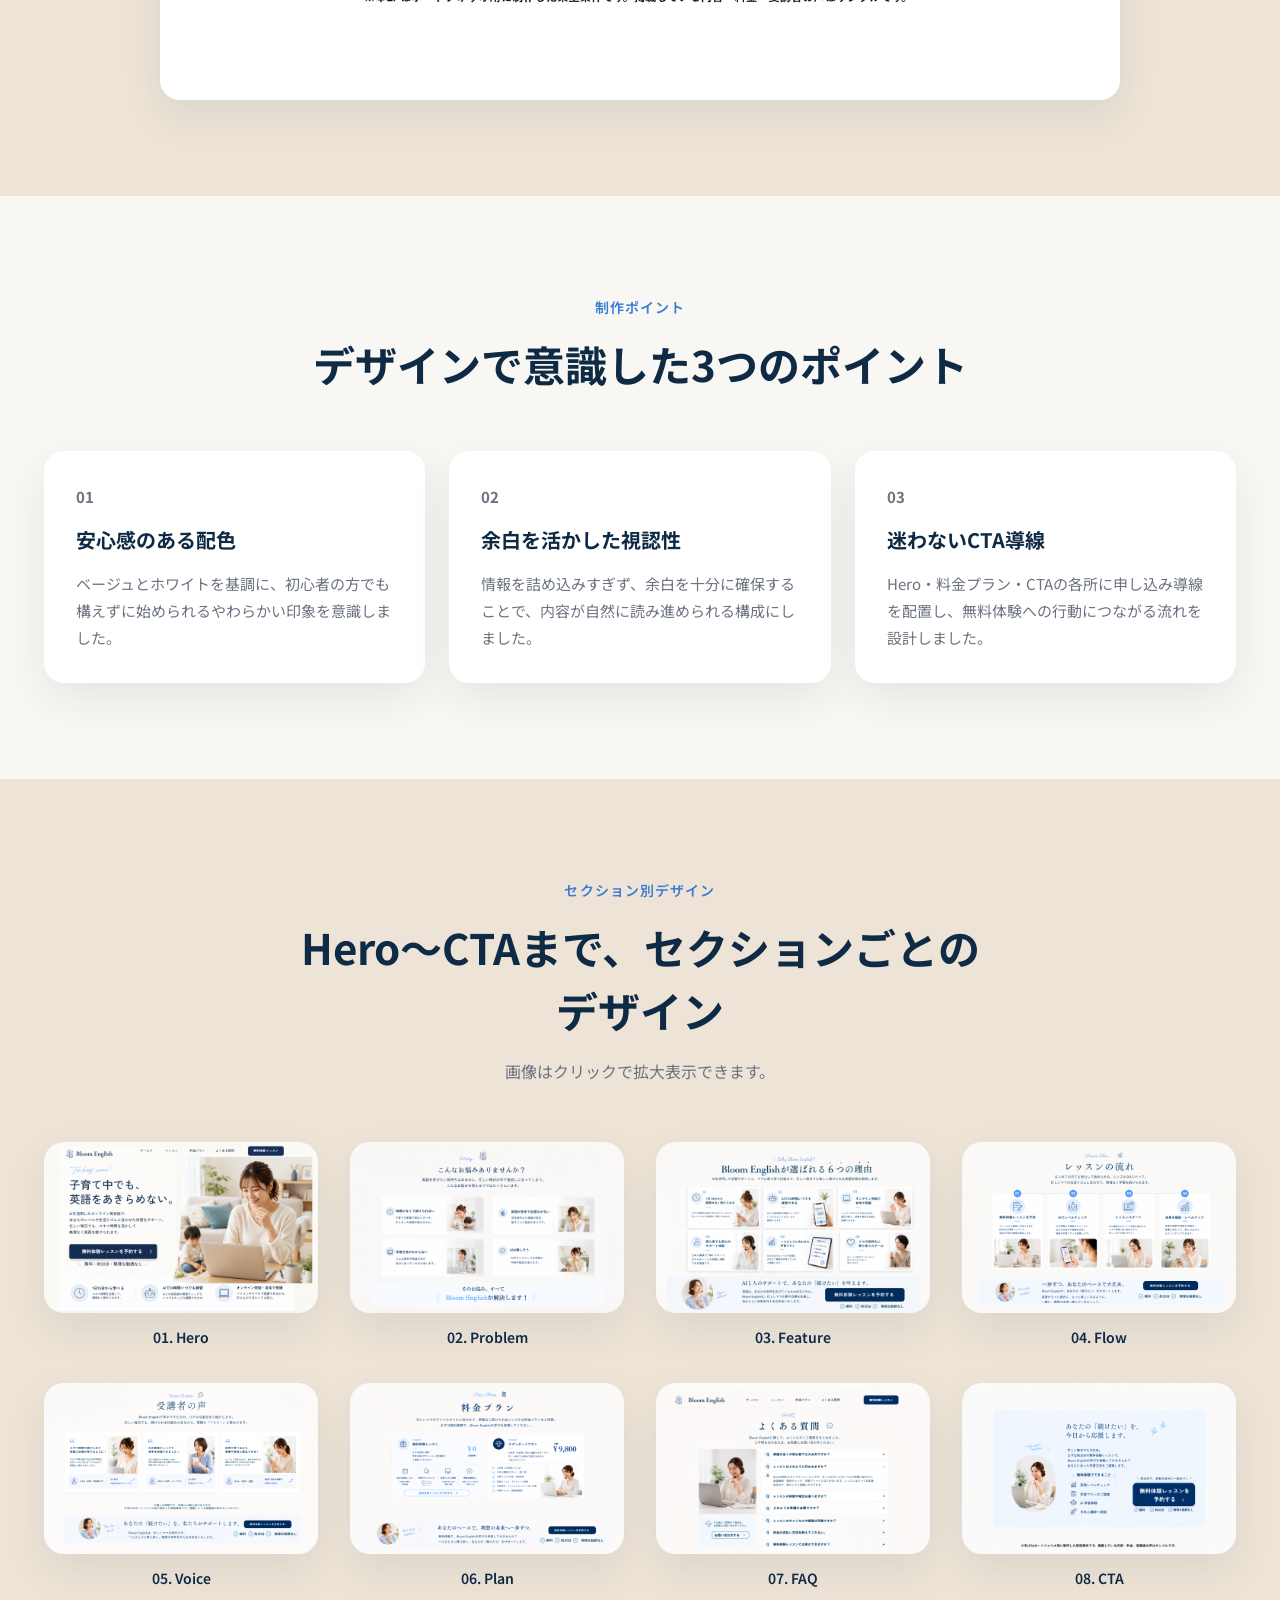
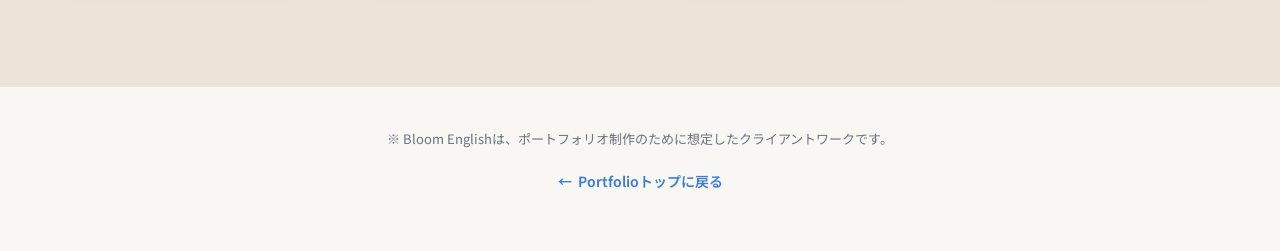
==== commit cc7c66ed: "Finalize portfolio before submission Co-Authored-By: Claude Sonnet 5 <noreply@anthropic.com>" ====
--- a/bloom-english.html
+++ b/bloom-english.html
@@ -19,11 +19,12 @@
 <body>
 
   <!-- ==========================================================
-       Header: back to portfolio top
+       Header: back to portfolio Works section (not top - so a user
+       coming from a work card lands back among the other work cards)
        ========================================================== -->
   <header class="lp-header">
     <div class="container lp-header-inner">
-      <a href="index.html" class="lp-back-link">Portfolioに戻る</a>
+      <a href="index.html#short-videos" class="lp-back-link">Portfolioに戻る</a>
       <span class="lp-header-logo">Bloom English</span>
     </div>
   </header>
@@ -38,7 +39,7 @@
         <p class="section-kicker">LP Design Work</p>
         <h1 class="work-detail-title">Bloom English LP Design</h1>
         <p class="work-detail-category">AI英会話サービス / ランディングページデザイン</p>
-        <p class="work-detail-summary">AI英会話サービス「Bloom English」の無料体験申し込みにつなげることを目的に制作したLPデザインです。初心者にも安心感が伝わるよう、やわらかい配色と余白を意識し、サービスの特徴・流れ・料金・FAQ・CTAまでを一貫して設計しました。</p>
+        <p class="work-detail-summary">AI英会話サービス「Bloom English」の<span class="nowrap">無料体験申し込み</span>を目的に制作したLP<span class="nowrap">デザインです。</span>ChatGPTやFlow<span class="nowrap">（Nano Banana Pro）</span>で<span class="nowrap">生成した</span><span class="nowrap">ビジュアル</span>を活用し、Canvaで<span class="nowrap">レイアウト</span>や<span class="nowrap">デザインを</span><span class="nowrap">調整しながら、</span>一つのLPとして<span class="nowrap">仕上げました。</span></p>
       </div>
     </section>
 
@@ -49,13 +50,13 @@
       <div class="container">
         <div class="section-header fade-in">
           <p class="section-kicker">制作内容</p>
-          <h2 class="section-title">構成設計からビジュアルデザインまで一貫して制作</h2>
+          <h2 class="section-title"><span class="nowrap">AI生成ビジュアルを活用し、</span><br><span class="nowrap">CanvaでLPデザインを制作</span></h2>
         </div>
         <ul class="work-detail-list fade-in">
-          <li>ターゲット・目的整理にもとづくLP構成設計</li>
-          <li>訴求力を意識したキャッチコピー・セクション別コピーライティング</li>
-          <li>Canvaによるビジュアルデザイン(配色・余白・レイアウト)</li>
-          <li>Hero〜CTAまで、一連の流れを意識した8セクションのデザイン制作</li>
+          <li><span class="nowrap">無料体験申し込み</span>につなげる目的に<span class="nowrap">合わせて</span>、LP全体の構成を整理</li>
+          <li>ChatGPTを活用し、掲載内容やコピーの方向性を検討</li>
+          <li>ChatGPTやFlow（Nano Banana Pro）で<span class="nowrap">生成した</span>ビジュアルを活用</li>
+          <li>Canvaで<span class="nowrap">レイアウト</span>やデザインを<span class="nowrap">調整し、</span>一つのLPとして仕上げ</li>
         </ul>
       </div>
     </section>
@@ -67,11 +68,12 @@
       <div class="container">
         <div class="section-header fade-in">
           <p class="section-kicker">使用ツール</p>
-          <h2 class="section-title">Canvaでのビジュアル制作と、ChatGPTによる構成・コピーのサポートを組み合わせて制作しました。</h2>
+          <h2 class="section-title">ChatGPTやFlow<span class="nowrap">（Nano Banana Pro）</span>で<span class="nowrap">生成した</span><span class="nowrap">ビジュアル</span>を<span class="nowrap">活用し、</span><br class="break-pc">Canvaで<span class="nowrap">レイアウト</span>や<span class="nowrap">デザインを</span><span class="nowrap">調整しました。</span></h2>
         </div>
         <ul class="tools-list fade-in">
+          <li class="tool-tag">ChatGPT</li>
+          <li class="tool-tag">Flow</li>
           <li class="tool-tag">Canva</li>
-          <li class="tool-tag">ChatGPT</li>
         </ul>
       </div>
     </section>
@@ -83,12 +85,11 @@
       <div class="container">
         <div class="section-header fade-in">
           <p class="section-kicker">完成イメージ</p>
-          <h2 class="section-title">Bloom English LP 全体デザイン</h2>
-          <p class="section-lead">画像はクリックで拡大表示できます。</p>
-        </div>
-        <button type="button" class="lp-gallery-item work-image-frame fade-in" data-full="assets/bloom-english-full-lp.png">
+          <h2 class="section-title">Bloom English LP <span class="nowrap">全体デザイン</span></h2>
+        </div>
+        <div class="work-image-frame fade-in">
           <img src="assets/bloom-english-full-lp.png" alt="Bloom English LPデザイン全体イメージ(Hero〜CTAの通し画面)" loading="lazy" width="1440" height="7000">
-        </button>
+        </div>
       </div>
     </section>
 
@@ -99,7 +100,7 @@
       <div class="container">
         <div class="section-header fade-in">
           <p class="section-kicker">制作ポイント</p>
-          <h2 class="section-title">デザインで意識した3つのポイント</h2>
+          <h2 class="section-title">デザインで意識した3つの<span class="nowrap">ポイント</span></h2>
         </div>
         <div class="support-grid">
           <div class="support-card fade-in">
@@ -191,7 +192,7 @@
        ========================================================== -->
   <footer class="lp-footer">
     <p class="lp-footer-note">&#8251; Bloom Englishは、ポートフォリオ制作のために想定したクライアントワークです。</p>
-    <a href="index.html" class="lp-footer-back">Portfolioトップに戻る</a>
+    <a href="index.html#short-videos" class="lp-footer-back">Portfolioトップに戻る</a>
   </footer>
 
   <!-- ==========================================================
--- a/css/style.css
+++ b/css/style.css
@@ -104,6 +104,31 @@
   padding: var(--section-padding-y) 0;
 }
 
+/* Forces a line break on PC only; mobile ignores it and wraps naturally. */
+.break-pc {
+  display: none;
+}
+
+@media (min-width: 769px) {
+  .break-pc {
+    display: inline;
+  }
+}
+
+/* Keeps a short phrase together so it never wraps mid-word. */
+.nowrap {
+  white-space: nowrap;
+}
+
+/* Same as .nowrap, but PC only - for phrases that need protecting on a
+   wide desktop line but would otherwise strand a short orphan fragment
+   when that same line rewraps at mobile widths. */
+@media (min-width: 769px) {
+  .nowrap-pc {
+    white-space: nowrap;
+  }
+}
+
 @media (max-width: 768px) {
   .section {
     padding: var(--section-padding-y-sp) 0;
@@ -211,12 +236,27 @@
 }
 
 .logo {
-  font-size: 18px;
-  font-weight: 700;
-  color: var(--color-main);
-  letter-spacing: 0.02em;
+  display: flex;
+  flex-direction: column;
+  line-height: 1.2;
   white-space: nowrap;
   flex-shrink: 0;
+}
+
+.logo-name {
+  font-size: 18px;
+  font-weight: 700;
+  color: var(--color-main);
+  letter-spacing: 0.02em;
+}
+
+.logo-role {
+  font-size: 12px;
+  font-weight: 500;
+  color: #6B7280;
+  letter-spacing: 0.08em;
+  line-height: 1.1;
+  margin-top: 2px;
 }
 
 .main-nav {
@@ -367,6 +407,14 @@
   gap: 16px;
 }
 
+@media (min-width: 901px) {
+  .about-cards {
+    position: relative;
+    left: 24px;
+    align-self: center;
+  }
+}
+
 .about-card {
   background: var(--color-sub);
   border-radius: var(--radius-sm);
@@ -393,6 +441,12 @@
   gap: 24px;
 }
 
+@media (min-width: 901px) {
+  .support-grid {
+    grid-template-columns: repeat(3, 1fr);
+  }
+}
+
 .support-card {
   background: var(--color-white);
   border-radius: var(--radius-lg);
@@ -428,6 +482,12 @@
 /* --------------------------------------------------------------------------
    9. AI & Tools
    -------------------------------------------------------------------------- */
+/* Wider than the shared 720px so the title's intended PC line break
+   (see .break-pc in the markup) lands where it's meant to, not earlier. */
+#tools .section-header {
+  max-width: 820px;
+}
+
 /* Groups (AI・生成AI / デザイン・動画 / 開発) stack vertically so an
    uneven number of tools per group never looks lopsided. */
 .tools-groups {
@@ -436,7 +496,9 @@
   gap: 40px;
 }
 
-.tools-group-label {
+/* Shared small uppercase label used above any grouped set of items
+   (AI & Tools sub-groups, Works genre groups, ...). */
+.group-label {
   text-align: center;
   font-size: 13px;
   font-weight: 700;
@@ -473,6 +535,21 @@
 /* --------------------------------------------------------------------------
    10. Works
    -------------------------------------------------------------------------- */
+/* Works is split into genre groups (LP Design / Short Videos) so a group
+   with a single item never gets left with an oversized card, and so a
+   new genre can be added later without reshuffling existing ones. */
+.works-groups {
+  display: flex;
+  flex-direction: column;
+  gap: 64px;
+}
+
+@media (max-width: 768px) {
+  .works-groups {
+    gap: 48px;
+  }
+}
+
 .works-grid {
   display: grid;
   grid-template-columns: repeat(auto-fit, minmax(300px, 1fr));
@@ -483,6 +560,23 @@
   align-items: start;
 }
 
+/* A group with a single card (currently: LP Design) has no second/third
+   item to fill the row, so the grid's lone track expands and leaves the
+   card stranded on the left. Centering it (card size/design untouched -
+   only its position within the row changes) keeps the section's left/right
+   whitespace balanced instead of lopsided. */
+.works-grid--center {
+  display: flex;
+  justify-content: center;
+}
+
+/* Short Videos cards share the same 9:16 media ratio, so unlike the mixed
+   LP/video pairing above, stretching them to a shared row height (instead
+   of each sizing to its own description length) keeps the row aligned. */
+.works-grid:not(.works-grid--center) {
+  align-items: stretch;
+}
+
 .work-card {
   background: var(--color-white);
   border-radius: var(--radius-lg);
@@ -491,6 +585,10 @@
   display: flex;
   flex-direction: column;
   transition: transform var(--transition-base), box-shadow var(--transition-base);
+  /* Caps the card at the width it would have in a 3-up row, so a genre
+     group with only one work (e.g. LP Design) never stretches its card
+     full-width when the grid's other tracks collapse. */
+  max-width: 380px;
 }
 
 .work-card:hover {
@@ -550,11 +648,25 @@
   flex: 1;
 }
 
+/* In the stretched Short Videos row, keep desc+tags grouped right under
+   each other instead of the desc stretching to push tags to the card's
+   bottom edge; the equalized extra height collects below the tags instead. */
+.works-grid:not(.works-grid--center) .work-desc {
+  flex: none;
+}
+
 .work-tools {
   display: flex;
   flex-wrap: wrap;
   gap: 8px;
   margin: 16px 0;
+}
+
+/* LP Design's lone card sits in a centered flex track, not a grid row shared
+   with siblings, so its short tag list reads better centered too instead of
+   pinned to the left with empty space trailing it. */
+.works-grid--center .work-tools {
+  justify-content: center;
 }
 
 .work-tools span {
--- a/css/bloom-english.css
+++ b/css/bloom-english.css
@@ -73,6 +73,14 @@
   max-width: 720px;
   font-size: 16px;
   color: var(--color-muted);
+}
+
+/* --------------------------------------------------------------------------
+   2b. 使用ツール heading is a full sentence, wider than the shared
+   720px .section-header max-width allows without breaking mid-phrase.
+   -------------------------------------------------------------------------- */
+#work-tools .section-header {
+  max-width: 1040px;
 }
 
 /* --------------------------------------------------------------------------
@@ -105,9 +113,8 @@
 }
 
 /* --------------------------------------------------------------------------
-   3. Clickable design images (used by both the single full-LP image and
-      the section-by-section gallery below). Click opens the lightbox
-      (see initLightbox in js/script.js).
+   3. Clickable design images (section-by-section gallery below). Click
+      opens the lightbox (see initLightbox in js/script.js).
    -------------------------------------------------------------------------- */
 .lp-gallery-item {
   display: block;
@@ -135,11 +142,21 @@
 }
 
 /* --------------------------------------------------------------------------
-   4. 完成イメージ (single large full-page image)
+   4. 完成イメージ (single large full-page image, not clickable - already
+      large enough to read in place via vertical scroll)
    -------------------------------------------------------------------------- */
 .work-image-frame {
   max-width: 960px;
   margin: 0 auto;
+  border-radius: var(--radius-lg);
+  overflow: hidden;
+  box-shadow: var(--shadow-soft);
+}
+
+.work-image-frame img {
+  width: 100%;
+  height: auto; /* override width/height HTML attributes so no forced aspect-ratio conflict */
+  display: block;
 }
 
 /* --------------------------------------------------------------------------
